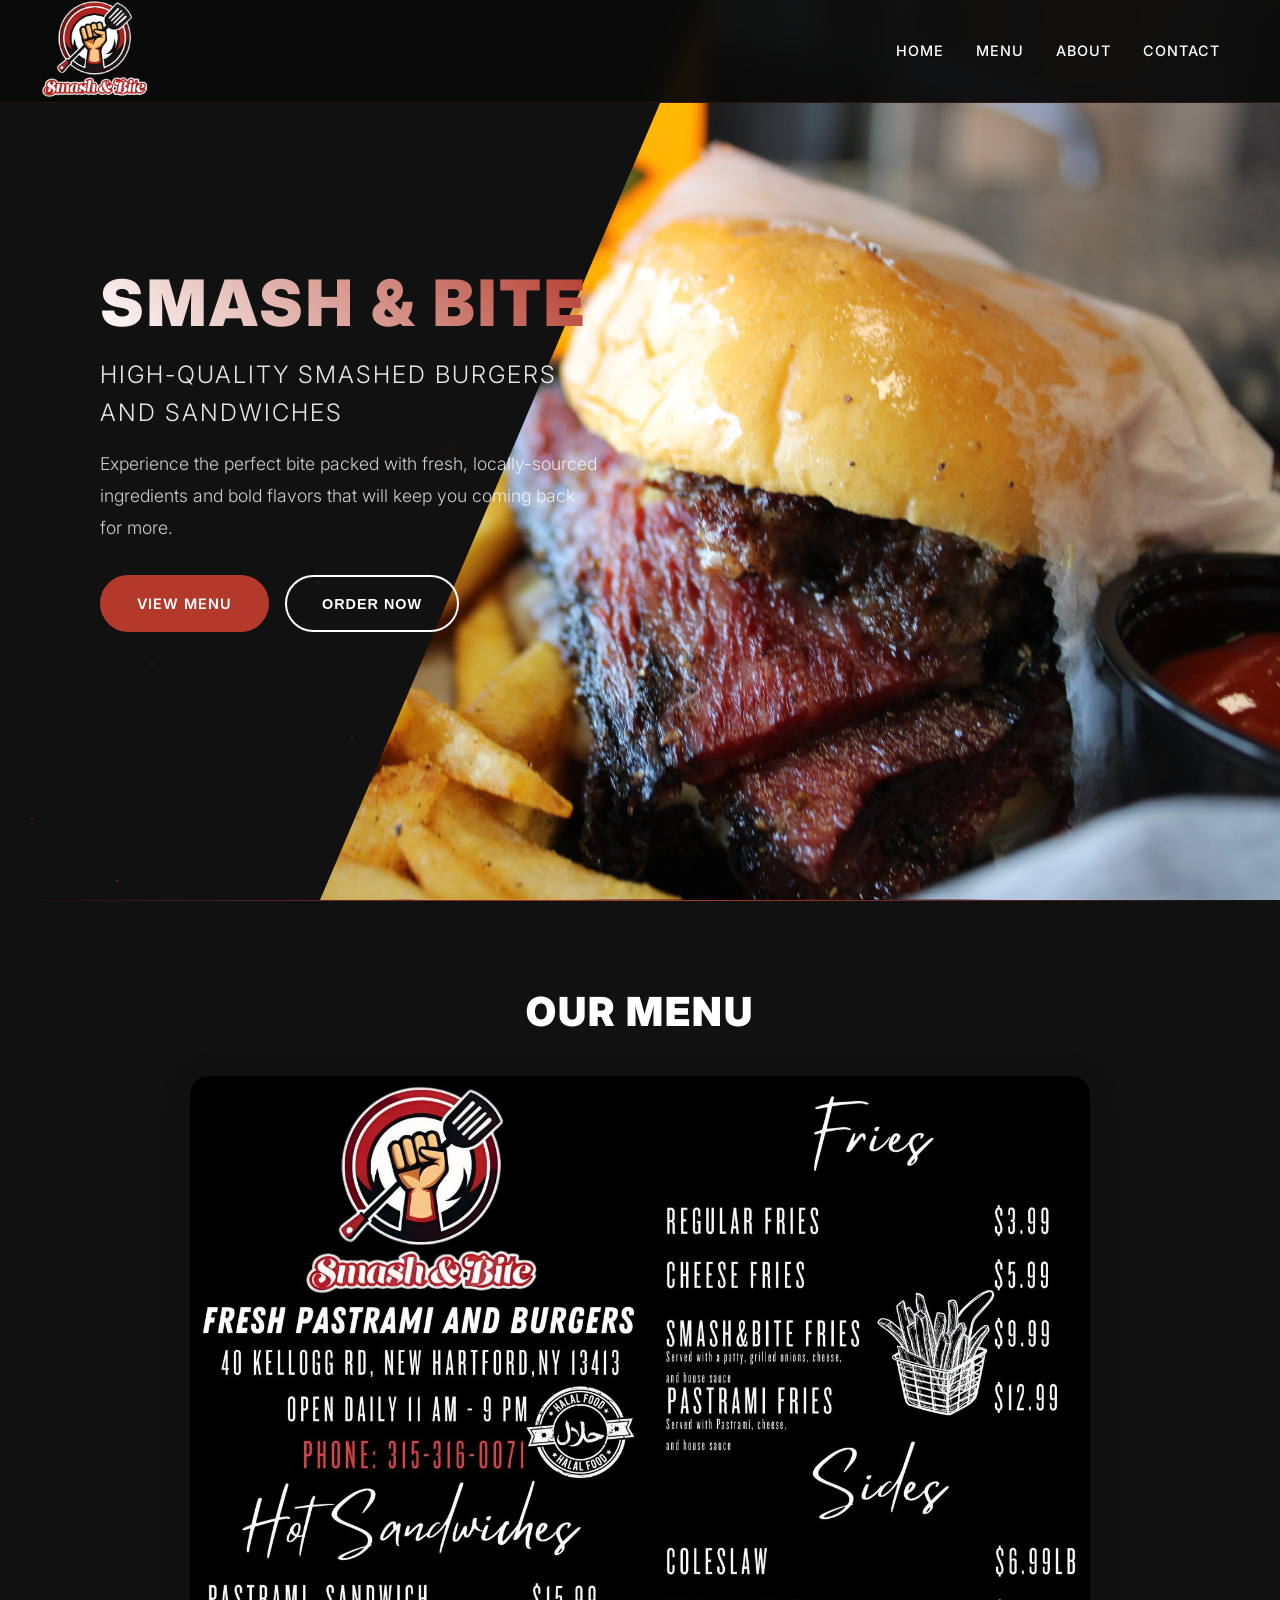
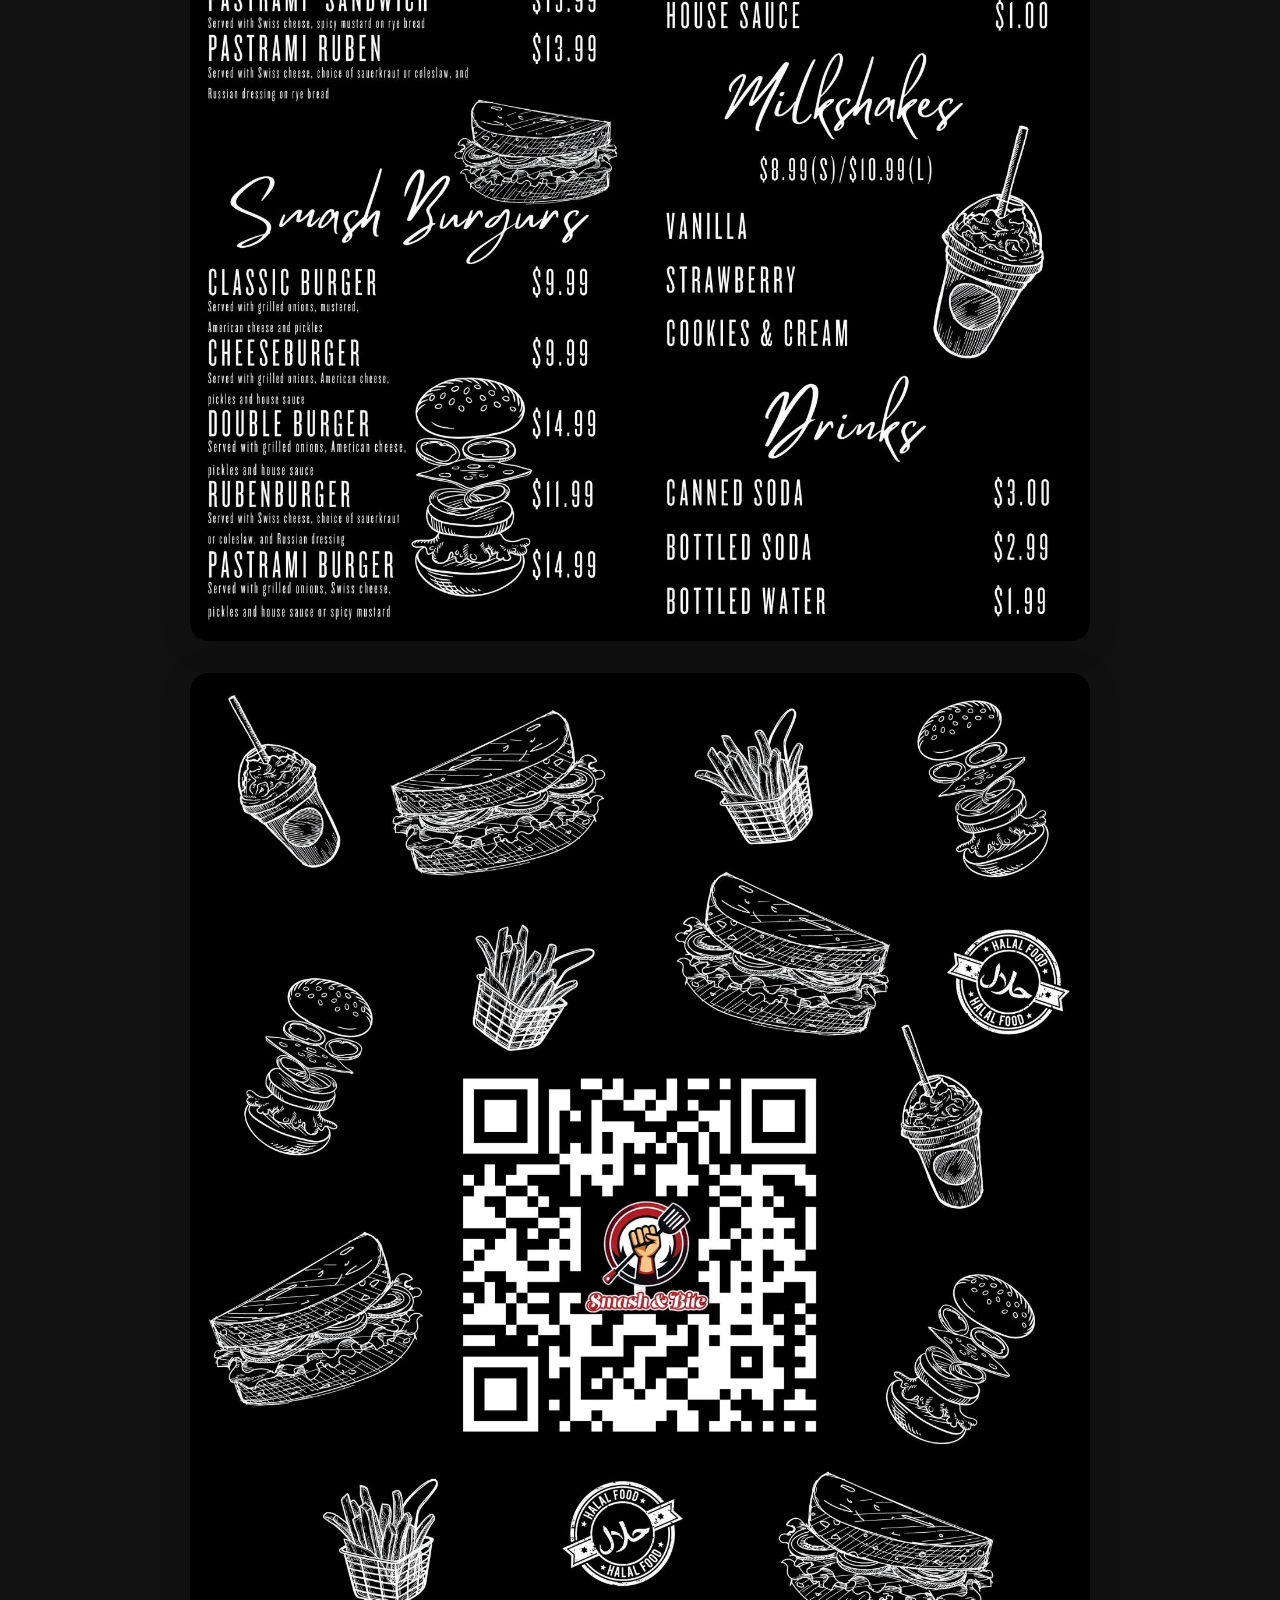
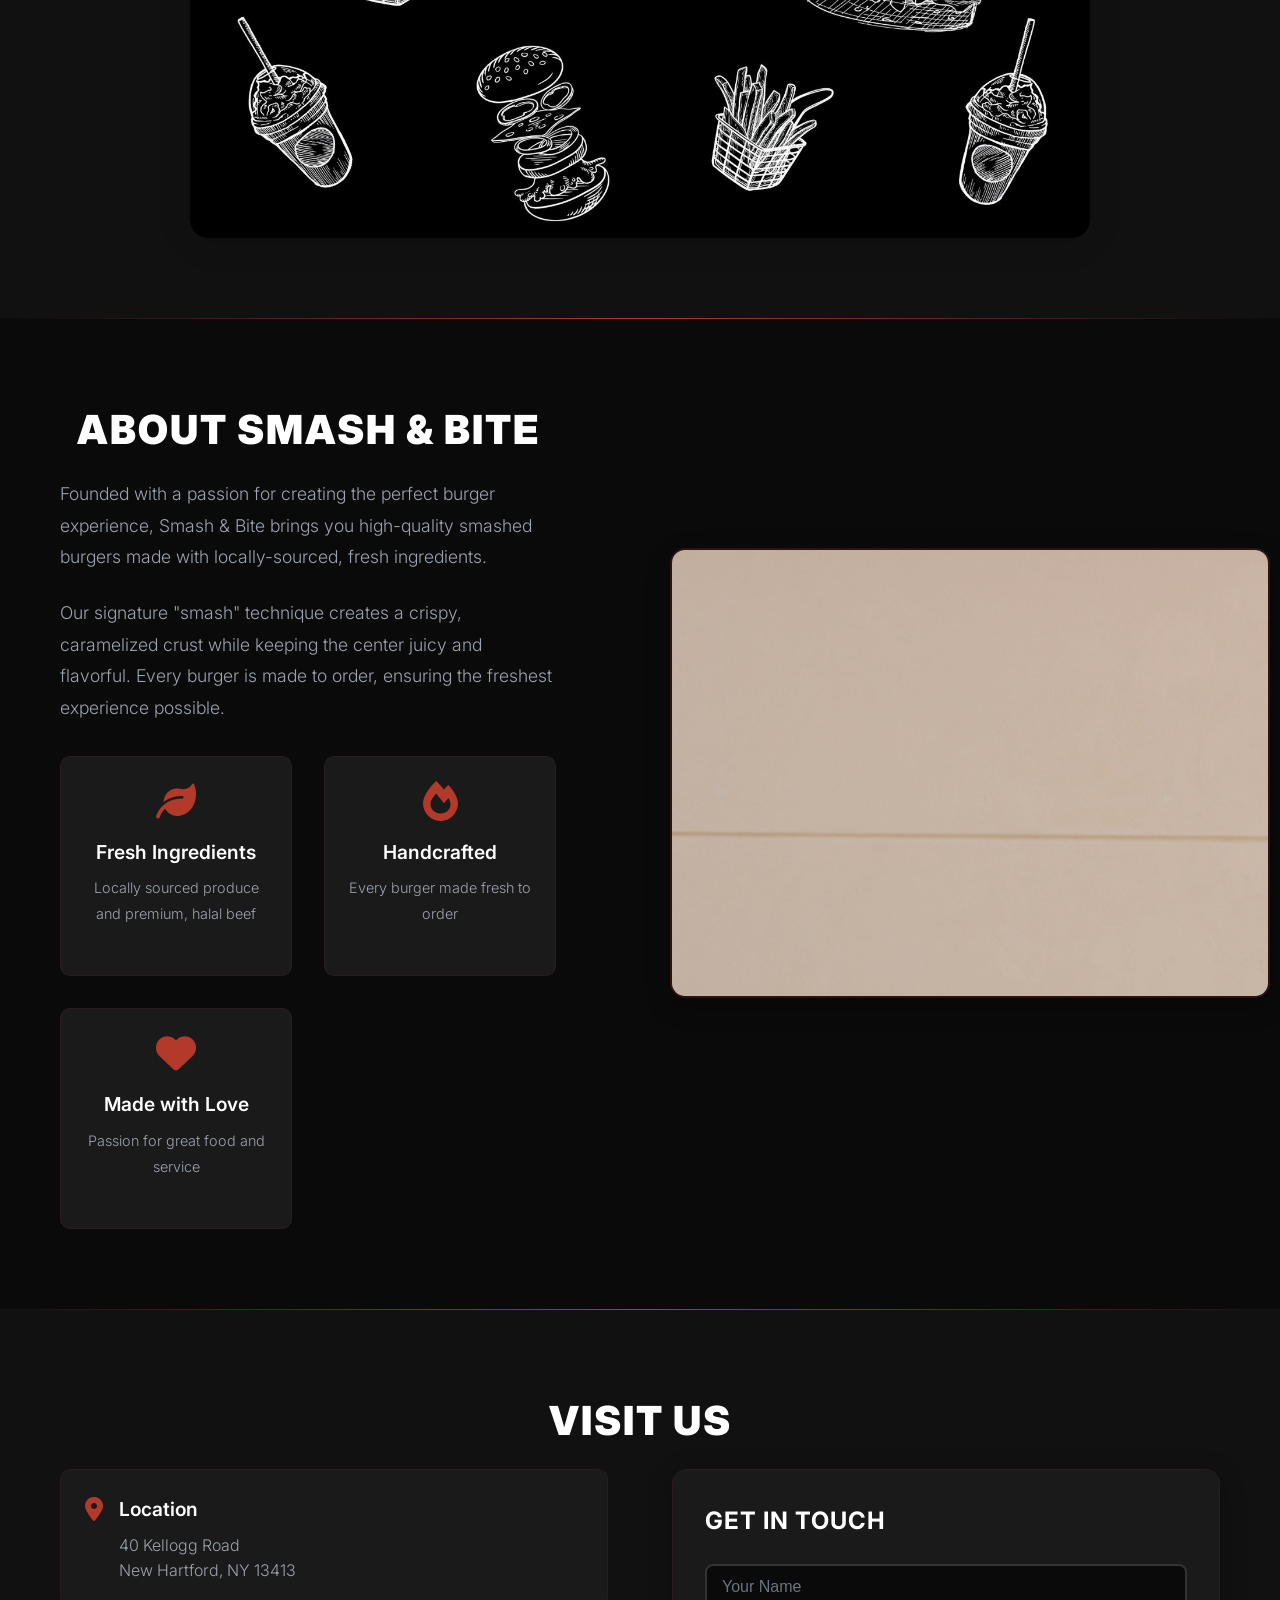
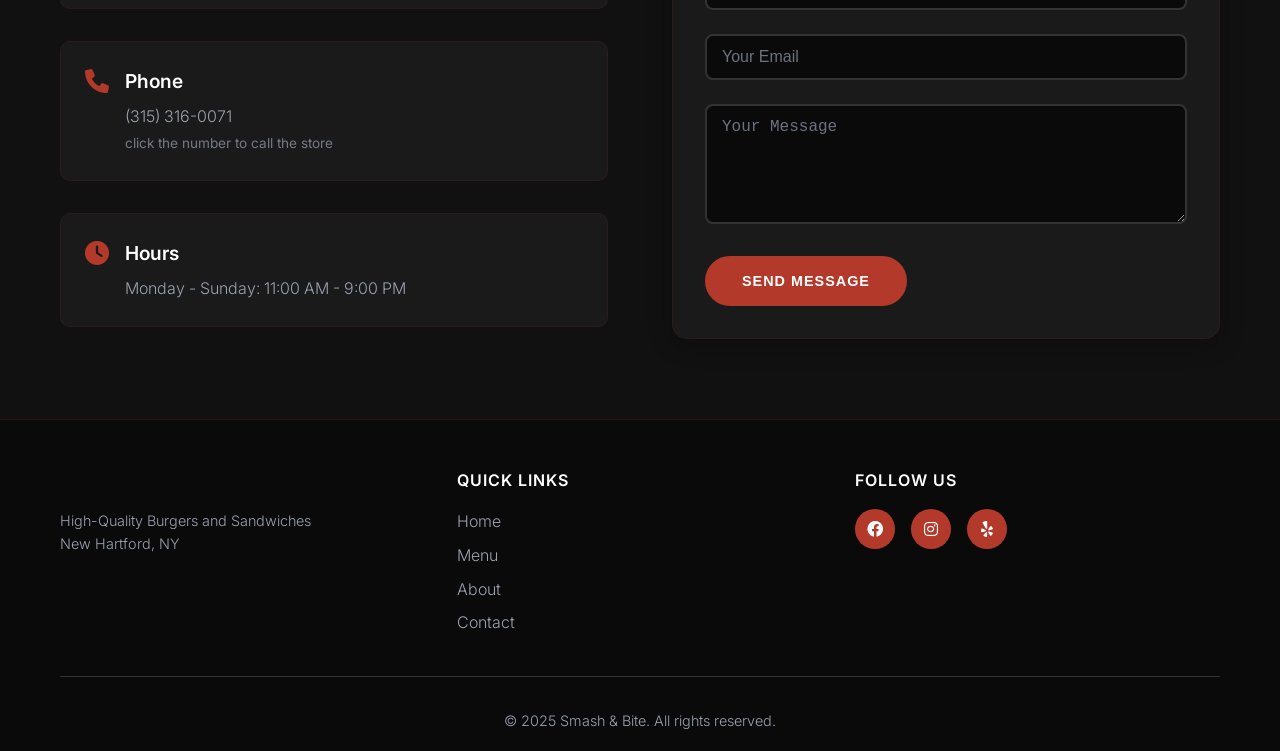
==== index.html @ c2588b07 "Update Facebook link in footer to correct URL" ====
<!DOCTYPE html>
<html lang="en">
<head>
    <meta charset="UTF-8">
    <meta name="viewport" content="width=device-width, initial-scale=1.0">
    <title>Smash & Bite - Gourmet Burgers in New Hartford, NY</title>
    <meta name="description" content="Smash & Bite - The best gourmet burgers in New Hartford, NY. Fresh ingredients, smashed patties, and amazing flavors.">
    <link rel="stylesheet" href="styles.css">
    <link href="https://fonts.googleapis.com/css2?family=Inter:wght@300;400;600;700;900&display=swap" rel="stylesheet">
    <link rel="stylesheet" href="https://cdnjs.cloudflare.com/ajax/libs/font-awesome/6.0.0/css/all.min.css">
    <!-- jQuery -->
    <script src="https://code.jquery.com/jquery-3.6.0.min.js"></script>
    <!-- Slick Carousel CSS -->
    <link rel="stylesheet" type="text/css" href="//cdn.jsdelivr.net/npm/slick-carousel@1.8.1/slick/slick.css"/>
    <link rel="stylesheet" type="text/css" href="//cdn.jsdelivr.net/npm/slick-carousel@1.8.1/slick/slick-theme.css"/>
    <style>
        /* Mobile-only horizontal scroll prevention */
        @media (max-width: 768px) {
            html, body {
                overflow-x: hidden !important;
                max-width: 100vw !important;
            }
            
            .nav-logo .logo {
                margin-left: 0 !important;
                transform: scale(2.5) !important;
            }
            
            .hero-image-diagonal {
                overflow-x: hidden !important;
                max-width: 100vw !important;
            }
            
            .hero-slide-image {
                max-width: 100% !important;
                overflow-x: hidden !important;
            }
            
            /* Center social media icons on mobile */
            .footer-social {
                display: flex !important;
                justify-content: center !important;
                align-items: center !important;
                gap: 20px !important;
                flex-direction: column !important;
                text-align: center !important;
            }
            
            .footer-social h3 {
                margin-bottom: 15px !important;
                text-align: center !important;
            }
            
            .footer-social a {
                display: flex !important;
                align-items: center !important;
                justify-content: center !important;
            }
        }
        
        @media (max-width: 400px) {
            .nav-logo .logo {
                transform: scale(2.0) !important;
            }
        }
        
        /* Extra small screens - 429px and smaller */
        @media (max-width: 429px) {
            .section-title {
                font-size: 1.5rem !important;
                /* margin-left: -50px !important; */
                text-align: left !important;
                padding-left: 15px !important;
            }
            
            .about-text {
                padding-right: 20px !important;
            }
            
            .about-text p {
                padding-right: 15px !important;
                padding-left: 15px !important;
            }
            
            /* Only remove left padding from feature cards area */
            .features {
                padding-left: 0 !important;
                margin-left: -2.5vw !important;
                width: 100vw !important;
                position: relative !important;
                left: 50% !important;
                transform: translateX(-50%) !important;
            }
            
            .feature {
                padding-right: 15px !important;
                /* padding-left: 10px !important; */
                padding-left: 0 !important;
                margin-left: 0 !important;
            }
            
            .feature h4,
            .feature p {
                padding-right: 10px !important;
            }

            .hero-slide-image {
                object-position: 80% center !important;
            }
            
            .hero-slide:nth-child(1) .hero-slide-image {
                object-position: 80% center !important;
            }
            
            .hero-slide:nth-child(2) .hero-slide-image {
                object-position: 80% center !important;
            }
            
            .hero-slide:nth-child(3) .hero-slide-image {
                object-position: 40% center !important;
            }
            
            .hero-slide:nth-child(4) .hero-slide-image {
                object-position: 50% center !important;
            }
            
            .hero-slide:nth-child(5) .hero-slide-image {
                object-position: 30% center !important;
            }

            /* Remove all left spacing from about section containers */
            .about-section,
            .about-content {
                padding-left: 0 !important;
                margin-left: 0 !important;
            }
            
            .about-showcase {
                margin-left: 0vw !important;
                margin-right: 0vw !important;
                transform: translateX(-20px) !important;
                width: 100vw !important;
                max-width: 100vw !important;
                position: relative !important;
                left: 45% !important;
                transform: translateX(-50%) !important;
            }
            
            .about-slick-carousel {
                margin-left: 0vw !important;
            }
        }

        @media (max-width: 375px) {
            
            .about-showcase {
                left: 41.5% !important;
            }

            .about-text {
                padding-right: 50px !important;
            }
            
            
        }

        @media (max-width: 360px) {
            .hero-title {
                font-size: 2.2rem !important;
            }
        }


    </style>
</head>
<body>
    <!-- Navigation -->
    <nav class="navbar">
        <div class="nav-container">
            <div class="nav-logo">
                <img src="images/smashandbitelogo2.png?v=1" alt="Smash & Bite Logo" class="logo" style="width: 70px !important; height: 70px !important; display: block !important; visibility: visible !important; opacity: 1 !important; object-fit: contain; position: relative !important; z-index: 9999 !important; transform: scale(4.0) !important;" this.style.display='block'; this.style.visibility='visible'; this.style.opacity='1';" onerror="console.log('Logo failed to load'); this.style.display='none'; this.nextElementSibling.style.display='block';">
                <div style="display: none; width: 70px; height: 70px; background: red; border: 2px solid blue; color: white; text-align: center; line-height: 70px; font-weight: bold;">LOGO</div>
            </div>
            <ul class="nav-menu">
                <li class="nav-item">
                    <a href="#home" class="nav-link">Home</a>
                </li>
                <li class="nav-item">
                    <a href="#menu" class="nav-link">Menu</a>
                </li>
                <li class="nav-item">
                    <a href="#about" class="nav-link">About</a>
                </li>
                <li class="nav-item">
                    <a href="#contact" class="nav-link">Contact</a>
                </li>
            </ul>
            <div class="hamburger">
                <span class="bar"></span>
                <span class="bar"></span>
                <span class="bar"></span>
            </div>
        </div>
    </nav>

    <!-- Hero Section -->
    <section id="home" class="hero">
        <div class="hero-overlay"></div>
        <div class="hero-content">
            <h1 class="hero-title">SMASH & BITE</h1>
            <p class="hero-subtitle">HIGH-QUALITY SMASHED BURGERS AND SANDWICHES</p>
            <p class="hero-description">Experience the perfect bite packed with fresh, locally-sourced ingredients and bold flavors that will keep you coming back for more.</p>
                                <div class="hero-buttons">
                        <a href="#menu" class="btn btn-primary">VIEW MENU</a>
                        <button class="btn btn-secondary" id="order-now-btn">ORDER NOW</button>
                    </div>
        </div>
        <div class="hero-image-diagonal">
            <div class="hero-slide active">
                <img src="images/Burgermain.JPG" alt="Main Burger" class="hero-slide-image">
            </div>
            <div class="hero-slide">
                <img src="images/Reuben.JPG" alt="Reuben Sandwich" class="hero-slide-image">
            </div>
            <div class="hero-slide">
                <img src="images/Smoothienew.JPG" alt="Smoothie" class="hero-slide-image">
            </div>
            <div class="hero-slide">
                <img src="images/Burger2.JPG" alt="Burger" class="hero-slide-image">
            </div>
            <!-- <div class="hero-slide">
                <img src="images/All3.JPG" alt="Food Selection" class="hero-slide-image">
            </div> -->
            <div class="hero-slide">
                <img src="images/All6.JPG" alt="Food Collection" class="hero-slide-image">
            </div>
        </div>
        <div class="hero-image">
            <div class="burger-showcase"><i class="fas fa-hamburger"></i></div>
        </div>
    </section>

    <!-- Order Modal -->
    <div id="order-modal" class="order-modal">
        <div class="order-modal-content">
            <span class="order-modal-close">&times;</span>
            <h3>Choose Your Delivery Service</h3>
            <p>Select your preferred delivery platform:</p>
            <div class="delivery-options">
                <button class="delivery-btn doordash-btn" onclick="window.open('https://www.doordash.com/store/smash-&-bites-40-kellogg-rd-40-kellogg-rd-new-hartford-34882455/73919150/?event_type=autocomplete&pickup=false', '_blank')">
                    <i class="fas fa-motorcycle"></i>
                    <span>DoorDash</span>
                </button>
                <button class="delivery-btn grubhub-btn" onclick="confirmAndRedirect('https://www.grubhub.com/restaurant/smash--bite-40-kellogg-road-new-hartford/11976256', 'Grubhub')">
                    <i class="fas fa-utensils"></i>
                    <span>Grubhub</span>
                </button>
            </div>
        </div>
    </div>

    <!-- Menu Section -->
    <section id="menu" class="menu-section">
        <div class="container">
            <h2 class="section-title">Our Menu</h2>
            <div class="menu-images">
                <img src="images/menu1.jpg" alt="Menu Page 1" class="menu-img" />
                <img src="images/menu2.jpg" alt="Menu Page 2" class="menu-img" />
            </div>
        </div>
    </section>

    <!-- About Section -->
    <section id="about" class="about-section">
        <div class="container">
            <div class="about-content">
                <div class="about-text">
                    <h2 class="section-title">About Smash & Bite</h2>
                    <p>Founded with a passion for creating the perfect burger experience, Smash & Bite brings you high-quality smashed burgers made with locally-sourced, fresh ingredients.</p>
                    <p>Our signature "smash" technique creates a crispy, caramelized crust while keeping the center juicy and flavorful. Every burger is made to order, ensuring the freshest experience possible.</p>
                    <div class="features">
                        <div class="feature">
                            <i class="fas fa-leaf"></i>
                            <h4>Fresh Ingredients</h4>
                            <p>Locally sourced produce and premium, halal beef</p>
                        </div>
                        <div class="feature">
                            <i class="fas fa-fire"></i>
                            <h4>Handcrafted</h4>
                            <p>Every burger made fresh to order</p>
                        </div>
                        <div class="feature">
                            <i class="fas fa-heart"></i>
                            <h4>Made with Love</h4>
                            <p>Passion for great food and service</p>
                        </div>
                    </div>
                </div>
                <div class="about-image">
                    <div class="about-showcase">
                        <div class="about-slick-carousel">
                            <div>
                                <img src="images/Front.JPG" alt="Smash & Bite Front" class="about-slide-image">
                            </div>
                            <div>
                                <img src="images/Wall1.JPG" alt="Smash & Bite Wall 1" class="about-slide-image">
                            </div>
                            <div>
                                <img src="images/Wall2.JPG" alt="Smash & Bite Wall 2" class="about-slide-image">
                            </div>
                        </div>
                    </div>
                </div>
            </div>
        </div>
    </section>

    <!-- Contact Section -->
    <section id="contact" class="contact-section">
        <div class="container">
            <h2 class="section-title">Visit Us</h2>
            <div class="contact-content">
                <div class="contact-info">
                    <div class="contact-item">
                        <i class="fas fa-map-marker-alt"></i>
                        <div>
                            <h4>Location</h4>
                            <p>40 Kellogg Road<br>New Hartford, NY 13413</p>
                        </div>
                    </div>
                    <div class="contact-item">
                        <i class="fas fa-phone"></i>
                        <div>
                            <h4>Phone</h4>
                            <p><a href="tel:13153160071" style="color: inherit; text-decoration: none;">(315) 316-0071</a></p>
                            <small style="color: #9ca3af; opacity: 0.7; font-size: 0.85em;">click the number to call the store</small>
                        </div>
                    </div>
                    <div class="contact-item">
                        <i class="fas fa-clock"></i>
                        <div>
                            <h4>Hours</h4>
                            <p>Monday - Sunday: 11:00 AM - 9:00 PM<br></p>
                        </div>
                    </div>
                </div>
                <div class="contact-form">
                    <h3>Get in Touch</h3>
                    <form id="contact-form">
                        <!-- Optional settings -->
                        <input type="hidden" name="_captcha" value="false">
                        <input type="hidden" name="_template" value="box">
                        <input type="hidden" name="_subject" value="New Message from Smash & Bite Website">
                    
                        <!-- Fields -->
                        <div class="form-group">
                            <input type="text" name="name" placeholder="Your Name" required>
                        </div>
                        <div class="form-group">
                            <input type="email" name="email" id="email-input" placeholder="Your Email" required>
                        </div>
                        <div class="form-group">
                            <textarea name="message" id="message-input" placeholder="Your Message" rows="5" required></textarea>
                        </div>
                        <button type="submit" class="btn btn-primary">Send Message</button>
                    </form>
                </div>
            </div>
        </div>
    </section>

    <!-- Footer -->
    <footer class="footer">
        <div class="container">
            <div class="footer-content">
                <div class="footer-logo">
                    <img src="smashandbitelogo.pdf" alt="Smash & Bite Logo" class="logo">
                    <p>High-Quality Burgers and Sandwiches</p>
                    <p>New Hartford, NY</p>
                </div>
                <div class="footer-links">
                    <h4>Quick Links</h4>
                    <ul>
                        <li><a href="#home">Home</a></li>
                        <li><a href="#menu">Menu</a></li>
                        <li><a href="#about">About</a></li>
                        <li><a href="#contact">Contact</a></li>
                    </ul>
                </div>
                <div class="footer-social">
                    <h4>Follow Us</h4>
                                          <div class="social-links">
                          <a href="https://www.facebook.com/profile.php?id=61578954539573" target="_blank"><i class="fab fa-facebook"></i></a>
                          <a href="https://www.instagram.com/smash_and_bite/" target="_blank"><i class="fab fa-instagram"></i></a>
                          <a href="https://www.yelp.com/biz/smash-and-bite-new-hartford" target="_blank"><i class="fab fa-yelp"></i></a>
                      </div>
                </div>
            </div>
            <div class="footer-bottom">
                <p>&copy; 2025 Smash & Bite. All rights reserved.</p>
            </div>
        </div>
    </footer>

    <!-- jQuery and Slick Carousel JS -->
    <script type="text/javascript" src="//code.jquery.com/jquery-1.11.0.min.js"></script>
    <script type="text/javascript" src="//code.jquery.com/jquery-migrate-1.2.1.min.js"></script>
    <script type="text/javascript" src="//cdn.jsdelivr.net/npm/slick-carousel@1.8.1/slick/slick.min.js"></script>
    
    <script src="script.js"></script>
</body>
</html>
---- styles.css ----
/* Reset and Base Styles */
* {
    margin: 0;
    padding: 0;
    box-sizing: border-box;
}

*, *::before, *::after {
    box-sizing: border-box;
  }

body {
    font-family: 'Inter', sans-serif;
    line-height: 1.6;
    color: #ffffff;
    background-color: #0a0a0a;
    overflow-x: hidden;
}

.container {
    max-width: 1200px;
    margin: 0 auto;
    padding: 0 20px;
}

/* Navigation */
.navbar {
    position: fixed;
    top: 0;
    width: 100%;
    background: rgba(10, 10, 10, 0.95);
    backdrop-filter: blur(10px);
    z-index: 2000;
    padding: 1rem 0;
    transition: all 0.3s ease;
    border-bottom: 1px solid rgba(179, 58, 43, 0.2);
}

.nav-container {
    max-width: 1200px;
    margin: 0 auto;
    padding: 0 20px;
    display: flex;
    justify-content: space-between;
    align-items: center;
}

.nav-logo {
    position: relative;
    z-index: 2002;
}

.nav-logo .logo {
    height: 50px;
    width: auto;
    display: block !important;
    position: relative;
    z-index: 2003;
}

.nav-menu {
    display: flex;
    list-style: none;
    gap: 2rem;
}

.nav-link {
    text-decoration: none;
    color: #ffffff;
    font-weight: 500;
    transition: color 0.3s ease;
    position: relative;
    text-transform: uppercase;
    letter-spacing: 1px;
    font-size: 0.9rem;
}

.nav-link:hover {
    color: #b33a2b;
}

.nav-link::after {
    content: '';
    position: absolute;
    width: 0;
    height: 2px;
    bottom: -5px;
    left: 0;
    background-color: #b33a2b;
    transition: width 0.3s ease;
}

.nav-link:hover::after {
    width: 100%;
}

.hamburger {
    display: none;
    flex-direction: column;
    cursor: pointer;
}

.bar {
    width: 25px;
    height: 3px;
    background-color: #ffffff;
    margin: 3px 0;
    transition: 0.3s;
}

/* Hero Section */
.hero {
    min-height: 100vh;
    display: flex;
    align-items: center;
    background: #111;
    padding: 0 0 0 0;
    position: relative;
    overflow: hidden;
}

.hero::before {
    content: '';
    position: absolute;
    top: 0;
    left: 0;
    right: 0;
    bottom: 0;
    background: url('data:image/svg+xml,<svg xmlns="http://www.w3.org/2000/svg" viewBox="0 0 100 100"><defs><pattern id="grain" width="100" height="100" patternUnits="userSpaceOnUse"><circle cx="50" cy="50" r="1" fill="%23b33a2b" opacity="0.1"/></pattern></defs><rect width="100" height="100" fill="url(%23grain)"/></svg>');
    opacity: 0.3;
}

.hero-content {
    flex: 1;
    max-width: 600px;
    position: relative;
    z-index: 2;
    padding-left: 100px;
    padding-top: 100px;
    padding-bottom: 100px;
    
}

.hero-image-diagonal {
    position: absolute;
    top: 0;
    right: 0;
    bottom: 0;
    left: 0;
    z-index: 1;
    clip-path: polygon(55% 0%, 100% 0%, 100% 100%, 25% 100%);
    opacity: 1;
    transition: opacity 0.3s;
    overflow: hidden;
    background: #1a1a1a; /* Fallback background color */
}

.hero-slide {
    position: absolute;
    top: 0;
    left: 0;
    width: 100%;
    height: 100%;
    opacity: 0;
    transition: opacity 1.5s ease-in-out;
    z-index: 1;
    pointer-events: none;
}

.hero-slide.active {
    opacity: 1;
    z-index: 10;
}

.hero-slide-image {
    width: 100%;
    height: 100%;
    object-fit: cover;
    object-position: 100% 100%;
    display: block;
    opacity: 1 !important;
}

/* Specific positioning for Reuben.JPG */
.hero-slide:nth-child(2) .hero-slide-image {
    object-fit: cover;
    object-position: 30% 50%;
}

/* Specific positioning for Smoothie1.JPG */
.hero-slide:nth-child(3) .hero-slide-image {
    object-fit: cover;
    object-position: 0% 80%;
    transform: scale(1.2) translateX(18%) translateY(-7%);
}

/* Specific positioning for Burger2.JPG */
.hero-slide:nth-child(4) .hero-slide-image {
    object-fit: cover;
    object-position: 100% 100%;
    transform: scale(1.16) translateX(18%) translateY(-5%);
}

/* Specific positioning for All3.JPG
.hero-slide:nth-child(5) .hero-slide-image {
    object-fit: cover;
    object-position: 100% 50%;
    transform: scale(1) translateX(20%) translateY(3%);
} */

/* Specific positioning for All6.JPG */
.hero-slide:nth-child(5) .hero-slide-image {
    object-fit: cover;
    object-position: 60% 50%;
    transform: scale(0.9) translateX(27%) translateY(7%)
}



.hero-title {
    font-size: 4rem;
    font-weight: 900;
    margin-bottom: 1rem;
    line-height: 1.1;
    text-transform: uppercase;
    letter-spacing: 3px;
    background: linear-gradient(45deg, #fff, #b33a2b);
    -webkit-background-clip: text;
    -webkit-text-fill-color: transparent;
    background-clip: text;
    /* white-space: nowrap; */
    min-height: 4.5rem;
    max-width: 900px;
    overflow-wrap: break-word;
    /* padding-right: 120px; */
    overflow: visible;
    text-shadow: 0 0 1px rgba(0, 0, 0, 0);
}

.hero-subtitle {
    font-size: 1.5rem;
    margin-bottom: 1rem;
    opacity: 0.9;
    font-weight: 300;
    text-transform: uppercase;
    letter-spacing: 2px;
}

.hero-description {
    font-size: 1.1rem;
    margin-bottom: 2rem;
    opacity: 0.8;
    line-height: 1.8;
    font-weight: 300;
}

.hero-buttons {
    display: flex;
    gap: 1rem;
    flex-wrap: wrap;
}

.btn {
    padding: 15px 35px;
    border: none;
    border-radius: 50px;
    text-decoration: none;
    font-weight: 600;
    transition: all 0.3s ease;
    cursor: pointer;
    display: inline-block;
    text-align: center;
    text-transform: uppercase;
    letter-spacing: 1px;
    font-size: 0.9rem;
}

.btn-primary {
    background: #b33a2b;
    color: white;
    border: 2px solid #b33a2b;
}

.btn-primary:hover {
    background: #8c2417;
    border-color: #8c2417;
    transform: translateY(-2px);
    box-shadow: 0 10px 25px rgba(179, 58, 43, 0.4);
}

.btn-secondary {
    background: transparent;
    color: white;
    border: 2px solid #ffffff;
}

.btn-secondary:hover {
    background: #ffffff;
    color: #0a0a0a;
    transform: translateY(-2px);
    box-shadow: 0 10px 25px rgba(255, 255, 255, 0.2);
}

.hero-image { display: none; }

@keyframes float {
    0%, 100% { transform: translateY(0px) rotate(0deg); }
    50% { transform: translateY(-20px) rotate(5deg); }
}



/* Section Styles */
.section-title {
    font-size: 2.5rem;
    font-weight: 900;
    text-align: center;
    margin-bottom: 1rem;
    color: #ffffff;
    text-transform: uppercase;
    letter-spacing: 2px;
}

.section-subtitle {
    text-align: center;
    font-size: 1.2rem;
    color: #9ca3af;
    margin-bottom: 3rem;
    font-weight: 300;
}

/* Menu Section */
.menu-section {
    padding: 80px 0;
    background: #111111;
    position: relative;
}

.menu-section::before {
    content: '';
    position: absolute;
    top: 0;
    left: 0;
    right: 0;
    height: 1px;
    background: linear-gradient(90deg, transparent, #b33a2b, transparent);
}

.menu-grid {
    display: grid;
    grid-template-columns: repeat(auto-fit, minmax(350px, 1fr));
    gap: 2rem;
    margin-bottom: 3rem;
}

.menu-item {
    background: #1a1a1a;
    border-radius: 15px;
    overflow: hidden;
    box-shadow: 0 5px 25px rgba(0, 0, 0, 0.3);
    transition: transform 0.3s ease, box-shadow 0.3s ease;
    border: 1px solid rgba(179, 58, 43, 0.1);
}

.menu-item:hover {
    transform: translateY(-5px);
    box-shadow: 0 15px 40px rgba(179, 58, 43, 0.2);
    border-color: rgba(179, 58, 43, 0.3);
}

.menu-item-image {
    height: 200px;
    background: linear-gradient(45deg, #b33a2b, #991b1b);
    display: flex;
    align-items: center;
    justify-content: center;
    font-size: 4rem;
    color: white;
    position: relative;
    overflow: hidden;
}

.menu-item-image::before {
    content: '';
    position: absolute;
    top: 0;
    left: 0;
    right: 0;
    bottom: 0;
    background: linear-gradient(45deg, rgba(0,0,0,0.3), transparent);
}

.menu-item-content {
    padding: 1.5rem;
}

.menu-item-content h3 {
    font-size: 1.5rem;
    margin-bottom: 0.5rem;
    color: #ffffff;
    font-weight: 700;
}

.menu-item-content p {
    color: #9ca3af;
    margin-bottom: 1rem;
    line-height: 1.6;
    font-weight: 300;
}

.price {
    font-size: 1.3rem;
    font-weight: 700;
    color: #b33a2b;
}

.sides-section {
    background: #1a1a1a;
    border-radius: 15px;
    padding: 2rem;
    box-shadow: 0 5px 25px rgba(0, 0, 0, 0.3);
    border: 1px solid rgba(179, 58, 43, 0.1);
}

.sides-section h3 {
    font-size: 1.8rem;
    margin-bottom: 1.5rem;
    text-align: center;
    color: #ffffff;
    font-weight: 700;
    text-transform: uppercase;
    letter-spacing: 1px;
}

.sides-grid {
    display: grid;
    grid-template-columns: repeat(auto-fit, minmax(200px, 1fr));
    gap: 1rem;
}

.side-item {
    display: flex;
    justify-content: space-between;
    align-items: center;
    padding: 1rem;
    background: #0a0a0a;
    border-radius: 10px;
    transition: background 0.3s ease;
    border: 1px solid rgba(179, 58, 43, 0.1);
}

.side-item:hover {
    background: #111111;
    border-color: rgba(179, 58, 43, 0.3);
}

.side-item h4 {
    color: #ffffff;
    font-weight: 600;
}

/* About Section */
.about-section {
    padding: 80px 0;
    background: #0a0a0a;
    position: relative;
}

.about-section::before {
    content: '';
    position: absolute;
    top: 0;
    left: 0;
    right: 0;
    height: 1px;
    background: linear-gradient(90deg, transparent, #b33a2b, transparent);
}

.about-content {
    display: grid;
    grid-template-columns: 1fr 1fr;
    gap: 4rem;
    align-items: center;
}

.about-text p {
    font-size: 1.1rem;
    color: #9ca3af;
    margin-bottom: 1.5rem;
    line-height: 1.8;
    font-weight: 300;
}

.features {
    display: grid;
    grid-template-columns: repeat(auto-fit, minmax(200px, 1fr));
    gap: 2rem;
    margin-top: 2rem;
}

.feature {
    text-align: center;
    padding: 1.5rem;
    background: #1a1a1a;
    border-radius: 10px;
    border: 1px solid rgba(179, 58, 43, 0.1);
    transition: transform 0.3s ease;
}

.feature:hover {
    transform: translateY(-5px);
    border-color: rgba(179, 58, 43, 0.3);
}

.feature i {
    font-size: 2.5rem;
    color: #b33a2b;
    margin-bottom: 1rem;
}

.feature h4 {
    font-size: 1.2rem;
    margin-bottom: 0.5rem;
    color: #ffffff;
    font-weight: 600;
}

.feature p {
    color: #9ca3af;
    font-size: 0.9rem;
    font-weight: 300;
}

.about-showcase {
    position: relative;
    width: 100%;
    max-width: 650px;
    height: 450px;
    border-radius: 15px;
    overflow: hidden;
    box-shadow: 0 8px 25px rgba(0, 0, 0, 0.3);
    border: 2px solid rgba(179, 58, 43, 0.2);
    margin-left: auto;
    margin-right: -50px;
    margin-top: -80px;
}

.about-slick-carousel {
    width: 100%;
    height: 100%;
}

.about-slick-carousel .slick-slide {
    height: 100%;
}

.about-slick-carousel .slick-slide img {
    width: 100%;
    height: 100%;
    object-fit: cover;
    object-position: center;
}

/* Custom Slick arrow styling */
.about-slick-carousel .slick-prev,
.about-slick-carousel .slick-next {
    position: absolute;
    top: 50%;
    transform: translateY(-50%);
    background: rgba(179, 58, 43, 0.8);
    color: white;
    border: none;
    width: 40px;
    height: 40px;
    border-radius: 50%;
    cursor: pointer;
    z-index: 20;
    transition: all 0.3s ease;
    display: flex;
    align-items: center;
    justify-content: center;
}

.about-slick-carousel .slick-prev:hover,
.about-slick-carousel .slick-next:hover {
    background: rgba(179, 58, 43, 1);
    transform: translateY(-50%) scale(1.1);
}

.about-slick-carousel .slick-prev {
    left: 5px !important;
}

.about-slick-carousel .slick-next {
    right: 5px !important;
}

/* Custom Slick dots styling */
.about-slick-carousel .slick-dots {
    position: absolute;
    bottom: 15px;
    left: 94%;
    transform: translateX(-50%);
    display: flex;
    gap: 8px;
    z-index: 20;
    list-style: none;
    margin: 0;
    padding: 0;
}

.about-slick-carousel .slick-dots li {
    margin: 0;
}

.about-slick-carousel .slick-dots button {
    width: 10px;
    height: 10px;
    border-radius: 50%;
    background: rgba(255, 255, 255, 0.5);
    border: none;
    cursor: pointer;
    transition: all 0.3s ease;
    font-size: 0;
    padding: 0;
}

.about-slick-carousel .slick-dots .slick-active button {
    background: rgba(179, 58, 43, 1);
    transform: scale(1.2);
}

.about-slick-carousel .slick-dots button:hover {
    background: rgba(179, 58, 43, 0.8);
}

/* Contact Section */
.contact-section {
    padding: 80px 0;
    background: #111111;
    position: relative;
}

.contact-section::before {
    content: '';
    position: absolute;
    top: 0;
    left: 0;
    right: 0;
    height: 1px;
    background: linear-gradient(90deg, transparent, #b33a2b, transparent);
}

.contact-content {
    display: grid;
    grid-template-columns: 1fr 1fr;
    gap: 4rem;
}

.contact-info {
    display: flex;
    flex-direction: column;
    gap: 2rem;
}

.contact-item {
    display: flex;
    align-items: flex-start;
    gap: 1rem;
    padding: 1.5rem;
    background: #1a1a1a;
    border-radius: 10px;
    border: 1px solid rgba(179, 58, 43, 0.1);
}

.contact-item:hover {
    border-color: rgba(179, 58, 43, 0.3);
}

.contact-item i {
    font-size: 1.5rem;
    color: #b33a2b;
    margin-top: 0.2rem;
}

.contact-item h4 {
    font-size: 1.2rem;
    margin-bottom: 0.5rem;
    color: #ffffff;
    font-weight: 600;
}

.contact-item p {
    color: #9ca3af;
    line-height: 1.6;
    font-weight: 300;
}

.contact-form {
    background: #1a1a1a;
    padding: 2rem;
    border-radius: 15px;
    box-shadow: 0 5px 25px rgba(0, 0, 0, 0.3);
    border: 1px solid rgba(179, 58, 43, 0.1);
}

.contact-form h3 {
    font-size: 1.5rem;
    margin-bottom: 1.5rem;
    color: #ffffff;
    font-weight: 700;
    text-transform: uppercase;
    letter-spacing: 1px;
}

.form-group {
    margin-bottom: 1.5rem;
}

.form-group input,
.form-group textarea {
    width: 100%;
    padding: 12px 15px;
    border: 2px solid #333333;
    border-radius: 8px;
    font-size: 1rem;
    transition: border-color 0.3s ease;
    background: #0a0a0a;
    color: #ffffff;
}

.form-group input:focus,
.form-group textarea:focus {
    outline: none;
    border-color: #b33a2b;
}

.form-group input::placeholder,
.form-group textarea::placeholder {
    color: #6b7280;
}

.form-group textarea {
    resize: vertical;
    min-height: 120px;
}

/* Footer */
.footer {
    background: #0a0a0a;
    color: white;
    padding: 3rem 0 1rem;
    border-top: 1px solid rgba(179, 58, 43, 0.2);
}

.footer-content {
    display: grid;
    grid-template-columns: repeat(auto-fit, minmax(250px, 1fr));
    gap: 2rem;
    margin-bottom: 2rem;
}

.footer-logo .logo {
    height: 40px;
    margin-bottom: 1rem;
    filter: brightness(0) invert(1);
}

.footer-logo p {
    color: #9ca3af;
    font-size: 0.9rem;
    font-weight: 300;
}

.footer-links h4,
.footer-social h4 {
    margin-bottom: 1rem;
    color: #ffffff;
    font-weight: 600;
    text-transform: uppercase;
    letter-spacing: 1px;
}

.footer-links ul {
    list-style: none;
}

.footer-links li {
    margin-bottom: 0.5rem;
}

.footer-links a {
    color: #9ca3af;
    text-decoration: none;
    transition: color 0.3s ease;
    font-weight: 300;
}

.footer-links a:hover {
    color: #b33a2b;
}

.social-links {
    display: flex;
    gap: 1rem;
}

.social-links a {
    display: inline-block;
    width: 40px;
    height: 40px;
    background: #b33a2b;
    color: white;
    text-align: center;
    line-height: 40px;
    border-radius: 50%;
    transition: background 0.3s ease;
}

.social-links a:hover {
    background: #8c2417;
    transform: translateY(-2px);
}

.footer-bottom {
    text-align: center;
    padding-top: 2rem;
    border-top: 1px solid #333333;
    color: #9ca3af;
    font-size: 0.9rem;
    font-weight: 300;
}

/* Responsive Design */
@media (max-width: 768px) {
    .hamburger {
        display: flex;
        position: relative;
        z-index: 1000;
    }



    .nav-menu {
        position: fixed;
        left: -100%;
        top: 0;
        flex-direction: column;
        background-color: #0a0a0a;
        width: 100%;
        text-align: center;
        transition: 0.3s;
        box-shadow: 0 10px 27px rgba(0, 0, 0, 0.3);
        padding: 5rem 0 2rem 0;
        border-top: 1px solid rgba(179, 58, 43, 0.2);
        z-index: 999;
    }

    .nav-menu.active {
        left: 0;
    }
    
    .hamburger.active {
        position: fixed;
        top: 1rem;
        right: 20px;
        z-index: 1001;
    }

    .hero {
        flex-direction: column;
        text-align: center;
        padding: 120px 0 0;
        position: relative;
    }

    .hero-content {
        position: relative;
        z-index: 10;
        margin-bottom: 2rem;
        padding: 0 20px;
        display: flex;
        flex-direction: column;
        overflow-x: hidden;
        max-width: 100%;
    }

    .hero-title {
        font-size: 2.5rem;
        order: 0;
    }

    .hero-subtitle {
        font-size: 1.2rem;
        order: 1;
    }

    .hero-image-diagonal {
        position: relative;
        width: 100%;
        height: 300px;
        clip-path: none !important;
        margin-top: 2rem;
        margin-left: 0px;
        margin-right: 0px;
        left: 50%;
        transform: translateX(-50%);
        order: 2;
        overflow-x: hidden;
        max-width: 100%;
        justify-content: center;
    }

    .hero-description {
        order: 3;
        margin-top: 2rem;
    }

    .hero-buttons {
        justify-content: center;
        order: 4;
    }

    .hero-slide-image {
        width: 100%;
        height: 100%;
        max-width: 100%;
        max-height: 100%;
        object-fit: cover;
        object-position: 100% 100%;
        display: block;
        overflow-x: hidden;
        /* justify-content: center; */
    }

    /* Override specific slide positioning on mobile */
    .hero-slide:nth-child(1) .hero-slide-image {
        object-position: 10% center !important;
        transform: scale(1.2) translatex(-8%) !important;
    }

    .hero-slide:nth-child(2) .hero-slide-image {
        object-position: 10% center !important;
        transform: scale(1.2) translatex(-8%) !important;
    }

    .hero-slide:nth-child(3) .hero-slide-image {
        object-position: 10% center !important;
        transform: scale(1.5) translateX(0%) translateY(-10%) !important;
    }

    .hero-slide:nth-child(4) .hero-slide-image {
        object-position: 10% center !important;
        transform: scale(1.5) translateX(2%) translateY(-10%) !important;
    }

    .hero-slide:nth-child(5) .hero-slide-image {
        object-position: 10% center !important;
        transform: scale(1.38) translateX(2%) translateY(-10%) !important;
    }

    .about-content {
        grid-template-columns: 1fr;
        gap: 2rem;
    }
    
    .about-showcase {
        height: 280px;
        max-width: 400px;
        margin: 0 auto;
        margin-right: 0;
        margin-top: 0;
    }
    


    .contact-content {
        grid-template-columns: 1fr;
        gap: 2rem;
    }

    .menu-grid {
        grid-template-columns: 1fr;
    }

    .sides-grid {
        grid-template-columns: 1fr;
    }

    .features {
        grid-template-columns: 1fr;
    }

    .footer-content {
        grid-template-columns: 1fr;
        text-align: center;
    }
}

@media (max-width: 480px) {
    .hero-title {
        font-size: 2rem;
    }
    


    .section-title {
        font-size: 2rem;
    }

    .btn {
        padding: 12px 25px;
        font-size: 0.8rem;
    }

    .container {
        padding: 0 15px;
    }
}

@media (max-width: 899px) {
    .hero-title {
        font-size: 2.5rem;
    }
    .hero-content {
        padding-left: 30px;
        padding-top: 40px;
        padding-bottom: 40px;
    }
    .hero-image-diagonal {
        clip-path: polygon(40% 0%, 100% 0%, 100% 100%, 15% 100%);
    }
    
    .hero-slide-image {
        object-position: 100% 100%;
    }
}

/* Smooth Scrolling */
html {
    scroll-behavior: smooth;
}

/* Loading Animation */
@keyframes fadeInUp {
    from {
        opacity: 0;
        transform: translateY(30px);
    }
    to {
        opacity: 1;
        transform: translateY(0);
    }
}

.menu-item,
.feature,
.contact-item {
    animation: fadeInUp 0.6s ease forwards;
}

/* Hover Effects */
.menu-item:hover .menu-item-image {
    transform: scale(1.05);
    transition: transform 0.3s ease;
}

.feature:hover i {
    transform: scale(1.1);
    transition: transform 0.3s ease;
}

/* Order Modal */
.order-modal {
    display: none;
    position: fixed;
    z-index: 2000;
    left: 0;
    top: 0;
    width: 100%;
    height: 100%;
    background-color: rgba(0, 0, 0, 0.8);
    backdrop-filter: blur(5px);
}

.order-modal-content {
    background-color: #1a1a1a;
    margin: 15% auto;
    padding: 2rem;
    border: 1px solid rgba(179, 58, 43, 0.3);
    border-radius: 15px;
    width: 90%;
    max-width: 400px;
    position: relative;
    text-align: center;
    box-shadow: 0 10px 30px rgba(0, 0, 0, 0.5);
}

.order-modal-close {
    color: #aaa;
    float: right;
    font-size: 28px;
    font-weight: bold;
    position: absolute;
    top: 10px;
    right: 15px;
    cursor: pointer;
    transition: color 0.3s ease;
}

.order-modal-close:hover,
.order-modal-close:focus {
    color: #b33a2b;
}

.order-modal-content h3 {
    color: #ffffff;
    margin-bottom: 1rem;
    font-size: 1.5rem;
    font-weight: 700;
}

.order-modal-content p {
    color: #9ca3af;
    margin-bottom: 2rem;
    font-size: 1rem;
}

.delivery-options {
    display: flex;
    flex-direction: column;
    gap: 1rem;
}

.delivery-btn {
    display: flex;
    align-items: center;
    justify-content: center;
    gap: 1rem;
    padding: 1rem 2rem;
    border: none;
    border-radius: 10px;
    font-size: 1.1rem;
    font-weight: 600;
    cursor: pointer;
    transition: all 0.3s ease;
    text-decoration: none;
    color: #ffffff;
}

.doordash-btn {
    background: linear-gradient(135deg, #ff6b35, #f7931e);
}

.doordash-btn:hover {
    background: linear-gradient(135deg, #e55a2b, #e0851a);
    transform: translateY(-2px);
    box-shadow: 0 5px 15px rgba(255, 107, 53, 0.3);
}

.grubhub-btn {
    background: linear-gradient(135deg, #f27a1a, #d73a1a);
}

.grubhub-btn:hover {
    background: linear-gradient(135deg, #d66a15, #b32a15);
    transform: translateY(-2px);
    box-shadow: 0 5px 15px rgba(242, 122, 26, 0.3);
}

.delivery-btn i {
    font-size: 1.2rem;
}

.pickup-reminder {
    margin-top: 1.5rem;
    padding: 1rem;
    background: rgba(179, 58, 43, 0.1);
    border: 1px solid rgba(179, 58, 43, 0.3);
    border-radius: 8px;
    display: flex;
    align-items: center;
    justify-content: center;
    gap: 0.5rem;
    color: #b33a2b;
    font-size: 0.9rem;
    font-weight: 500;
}

.pickup-reminder i {
    font-size: 1rem;
}

/* Custom scrollbar */
::-webkit-scrollbar {
    width: 8px;
}

::-webkit-scrollbar-track {
    background: #0a0a0a;
}

::-webkit-scrollbar-thumb {
    background: #b33a2b;
    border-radius: 4px;
}

::-webkit-scrollbar-thumb:hover {
    background: #8c2417;
}

.menu-images {
    display: flex;
    flex-direction: column;
    gap: 32px;
    align-items: center;
    margin-top: 2rem;
}

.menu-img {
    width: 100%;
    max-width: 900px;
    height: auto;
    border-radius: 18px;
    box-shadow: 0 4px 32px rgba(0,0,0,0.15);
    background: #222;
    object-fit: contain;
    opacity: 1 !important;
}
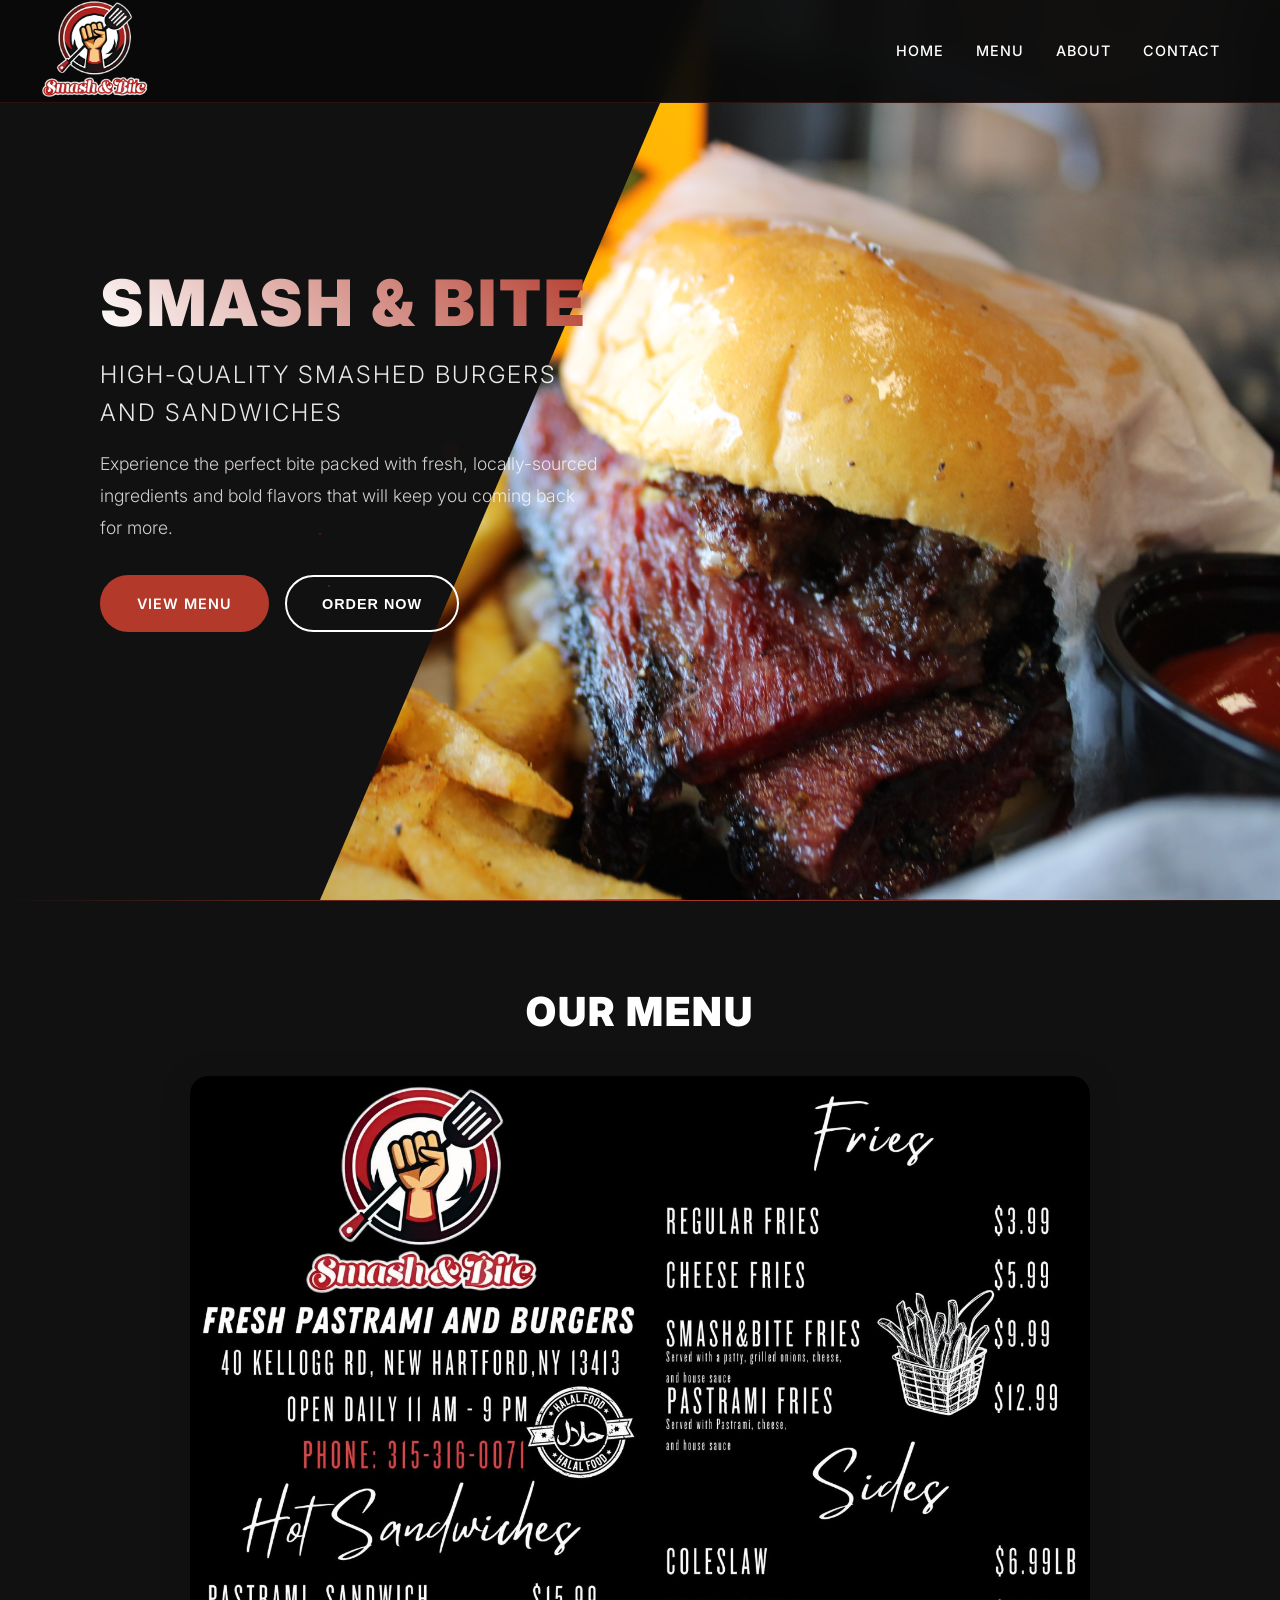
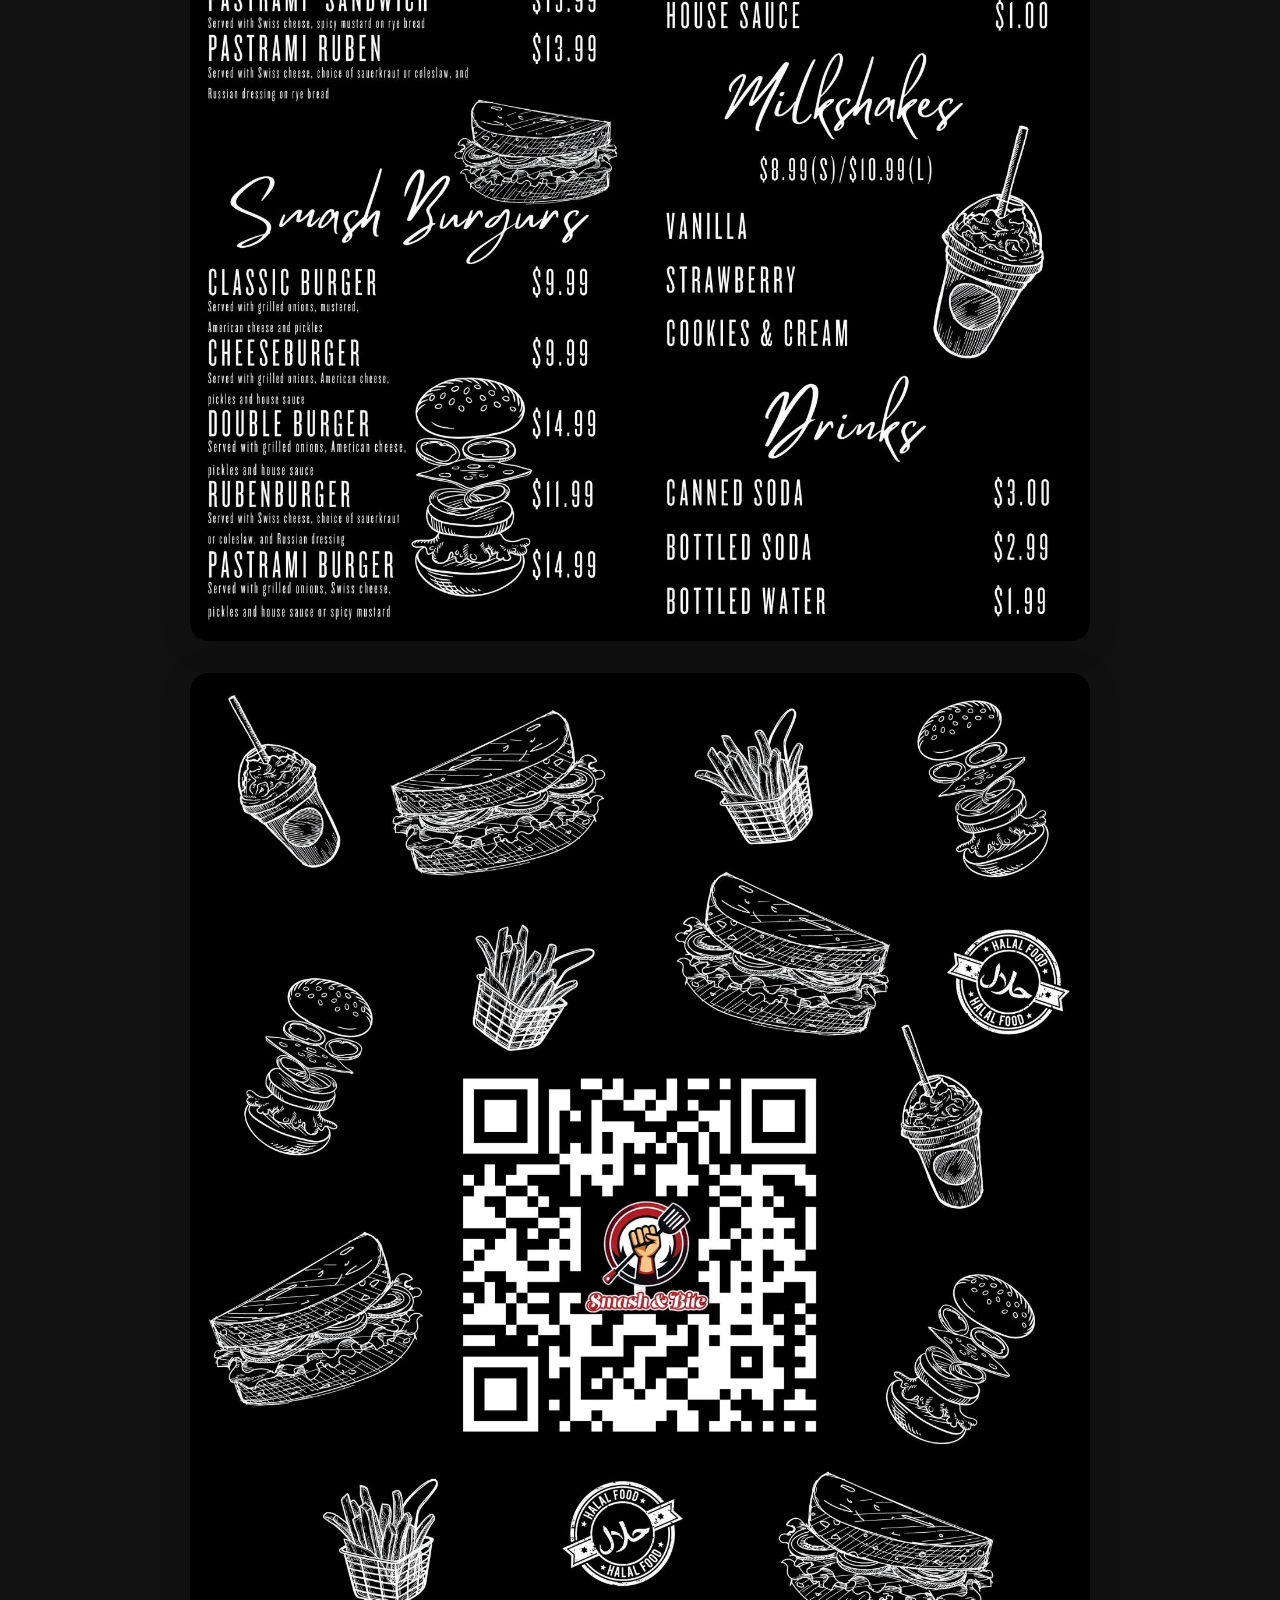
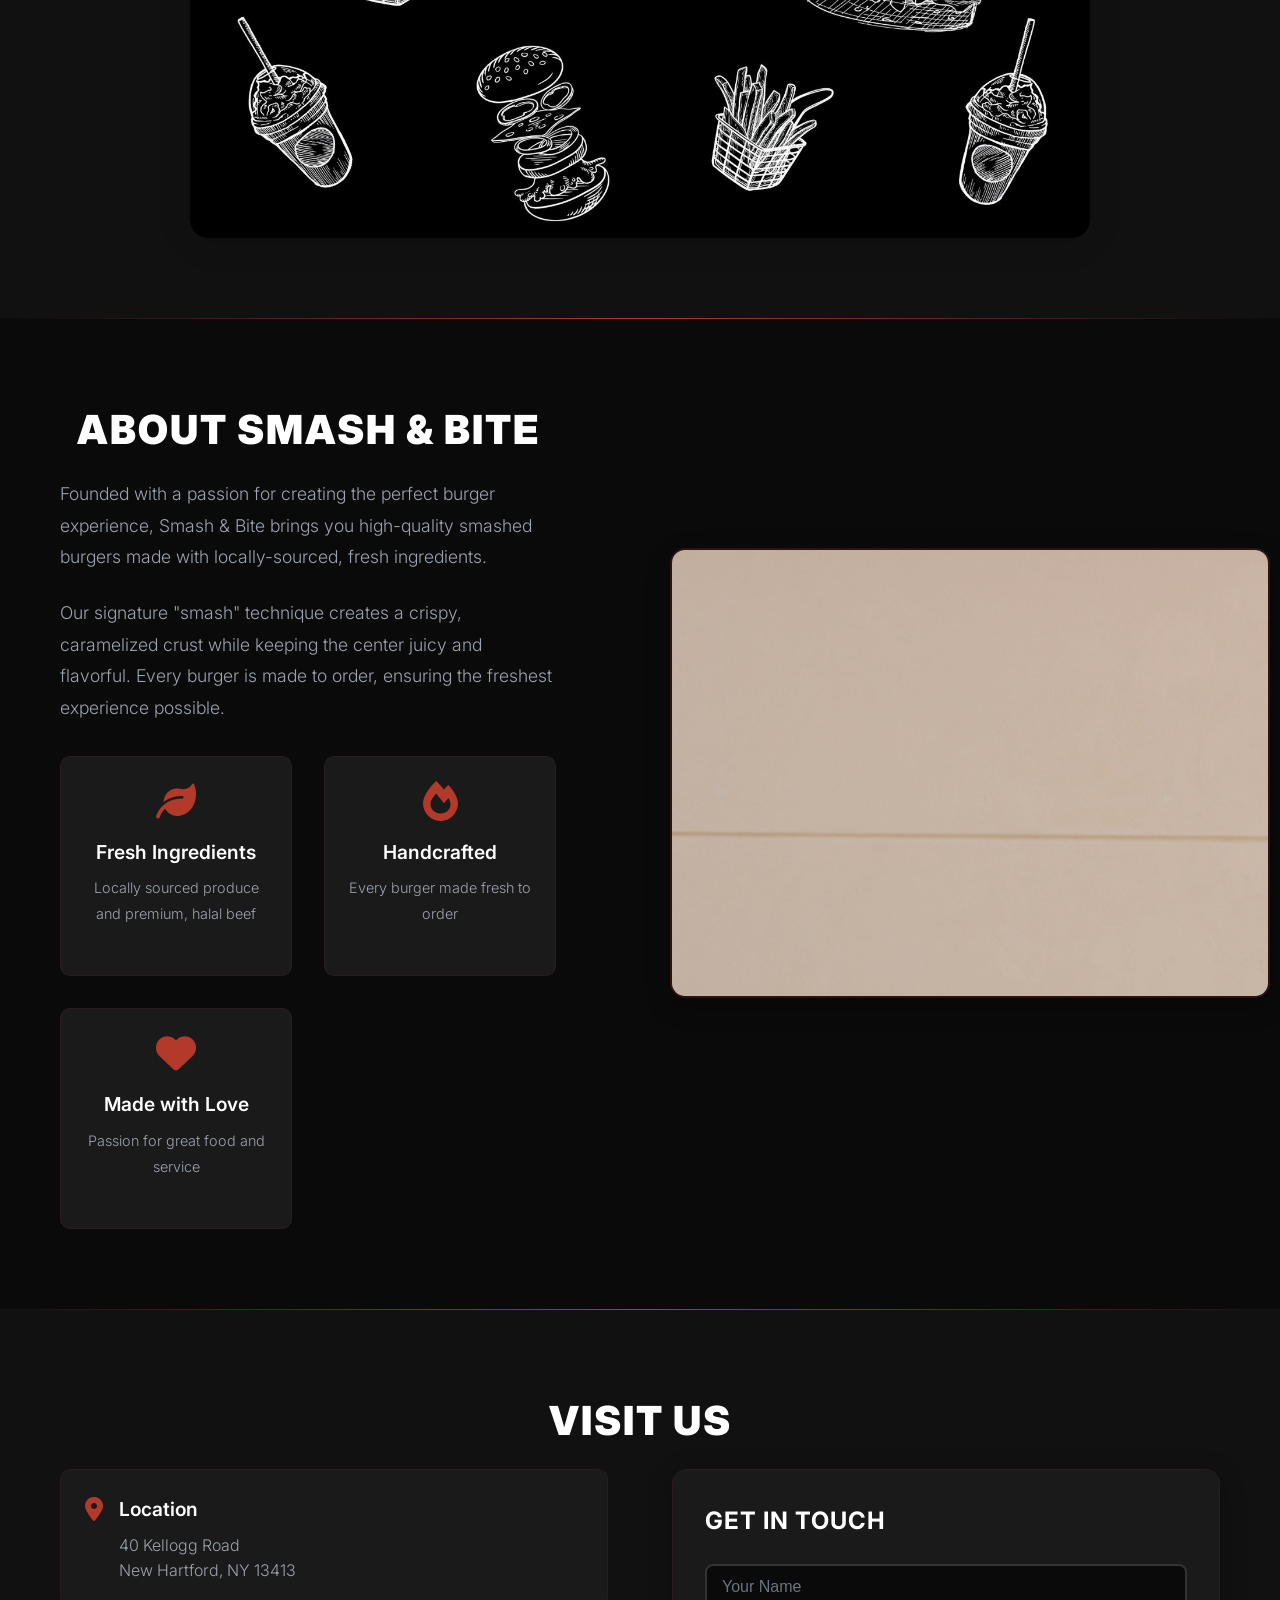
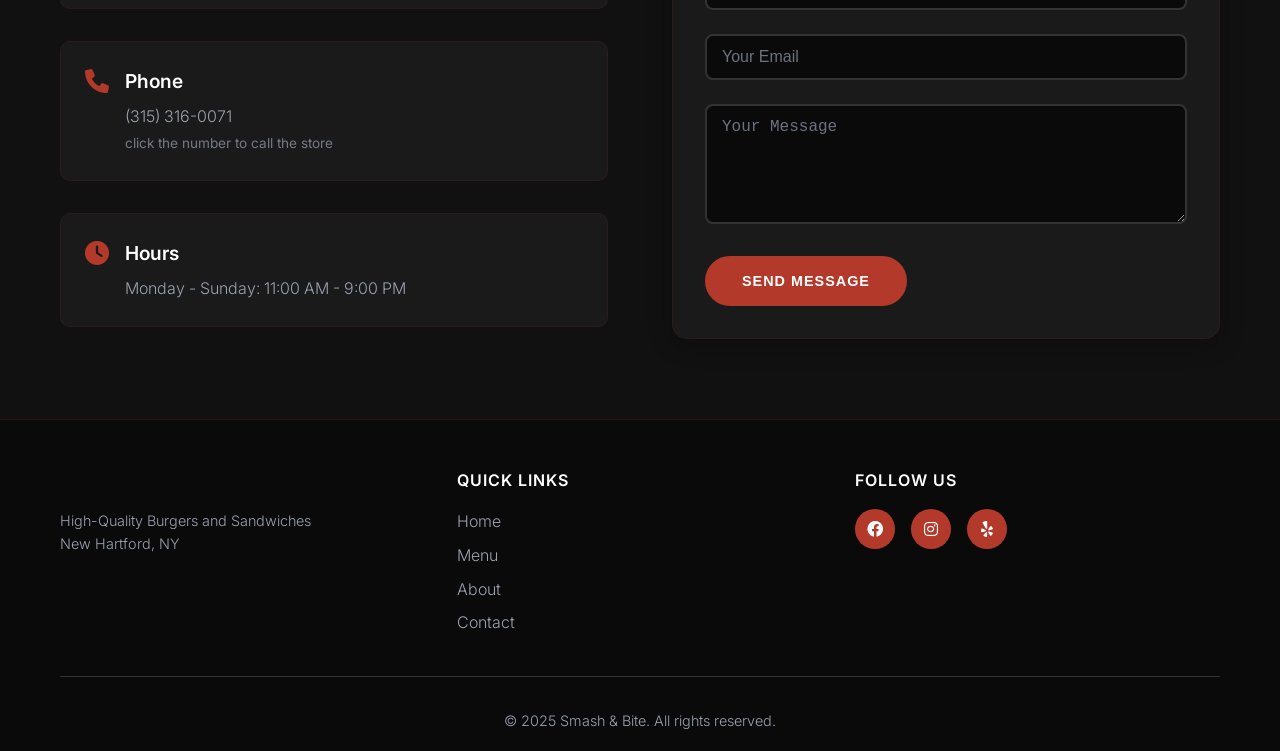
==== commit a6e1626b: "Update favicon to smashandbitelogobig.png with 512x512 size" ====
--- a/index.html
+++ b/index.html
@@ -8,12 +8,21 @@
     <link rel="stylesheet" href="styles.css">
     <link href="https://fonts.googleapis.com/css2?family=Inter:wght@300;400;600;700;900&display=swap" rel="stylesheet">
     <link rel="stylesheet" href="https://cdnjs.cloudflare.com/ajax/libs/font-awesome/6.0.0/css/all.min.css">
+    <link rel="icon" type="image/png" href="images/smashandbitelogobig.png?v=3" sizes="512x512">
+    <link rel="apple-touch-icon" href="images/smashandbitelogobig.png">
+    <link rel="shortcut icon" href="images/smashandbitelogobig.png">
     <!-- jQuery -->
     <script src="https://code.jquery.com/jquery-3.6.0.min.js"></script>
     <!-- Slick Carousel CSS -->
     <link rel="stylesheet" type="text/css" href="//cdn.jsdelivr.net/npm/slick-carousel@1.8.1/slick/slick.css"/>
     <link rel="stylesheet" type="text/css" href="//cdn.jsdelivr.net/npm/slick-carousel@1.8.1/slick/slick-theme.css"/>
     <style>
+        /* Favicon enhancement */
+        link[rel="icon"] {
+            image-rendering: -webkit-optimize-contrast;
+            image-rendering: crisp-edges;
+        }
+        
         /* Mobile-only horizontal scroll prevention */
         @media (max-width: 768px) {
             html, body {
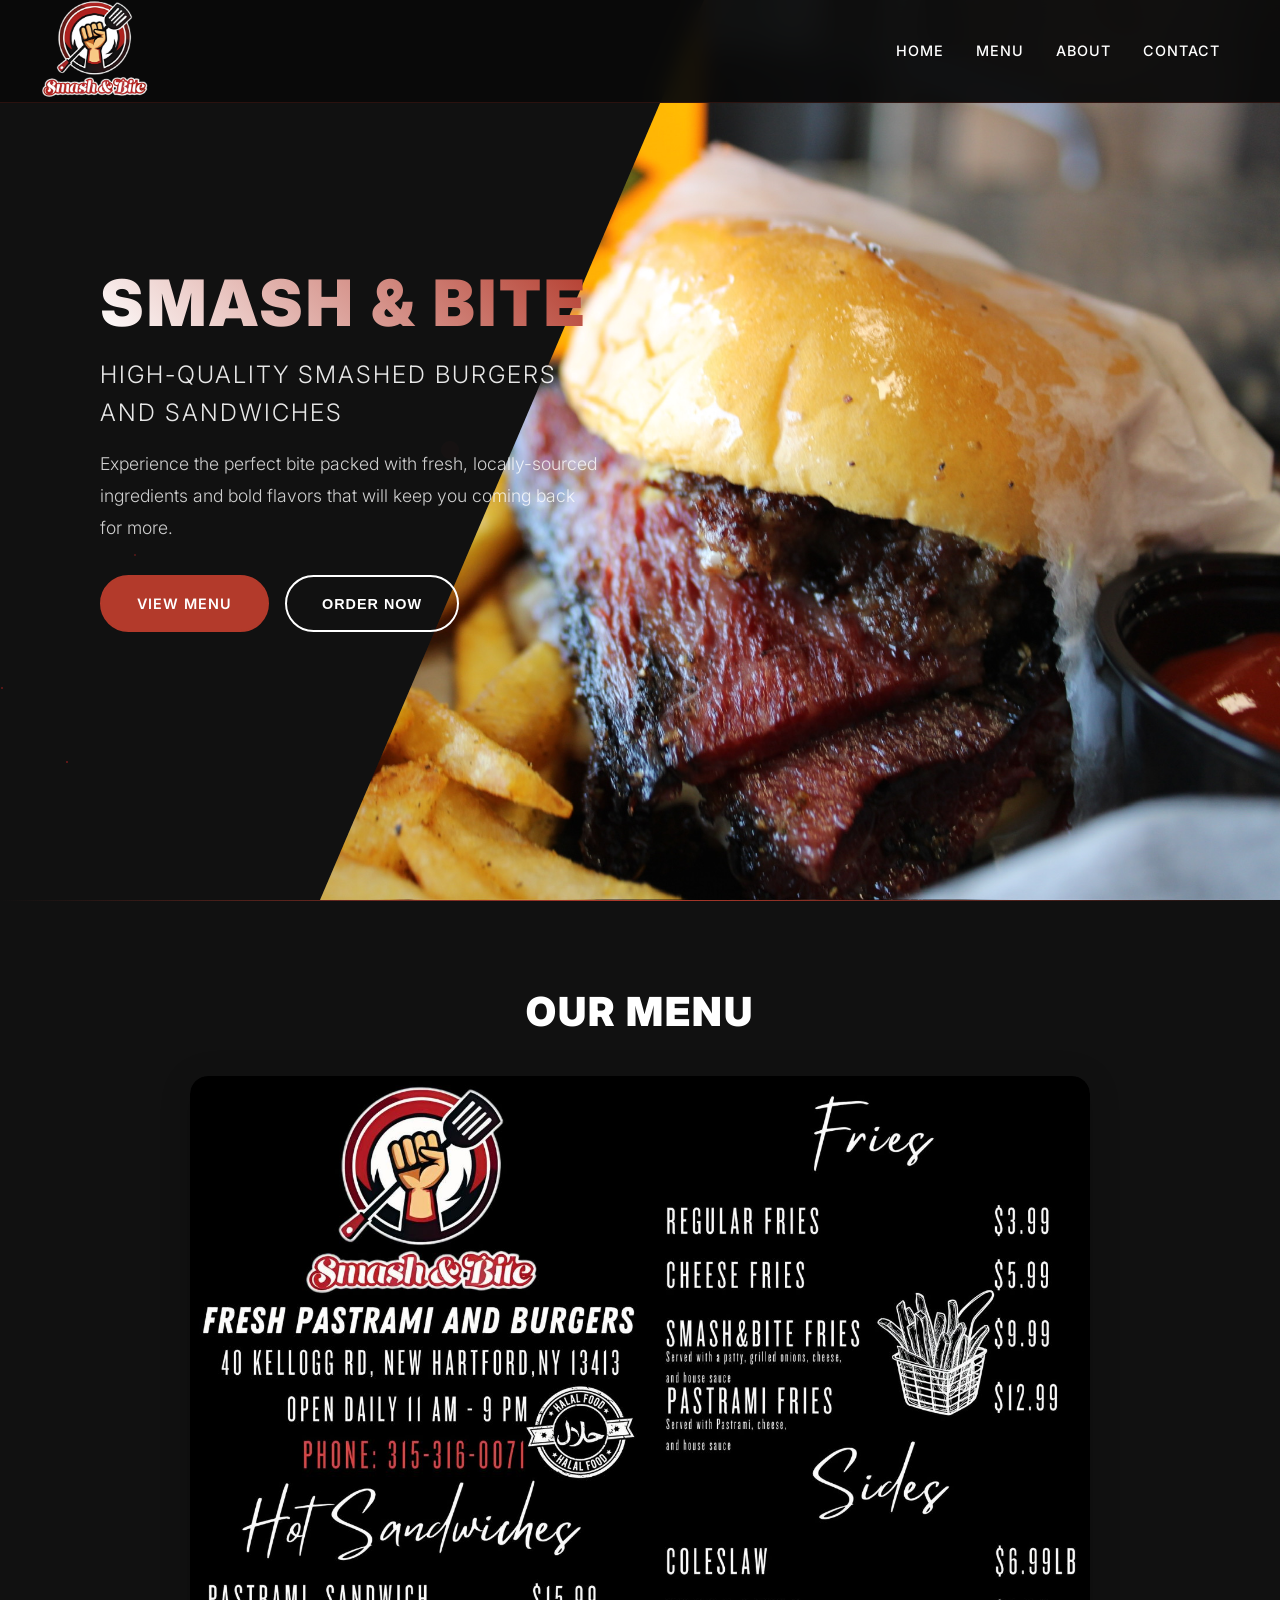
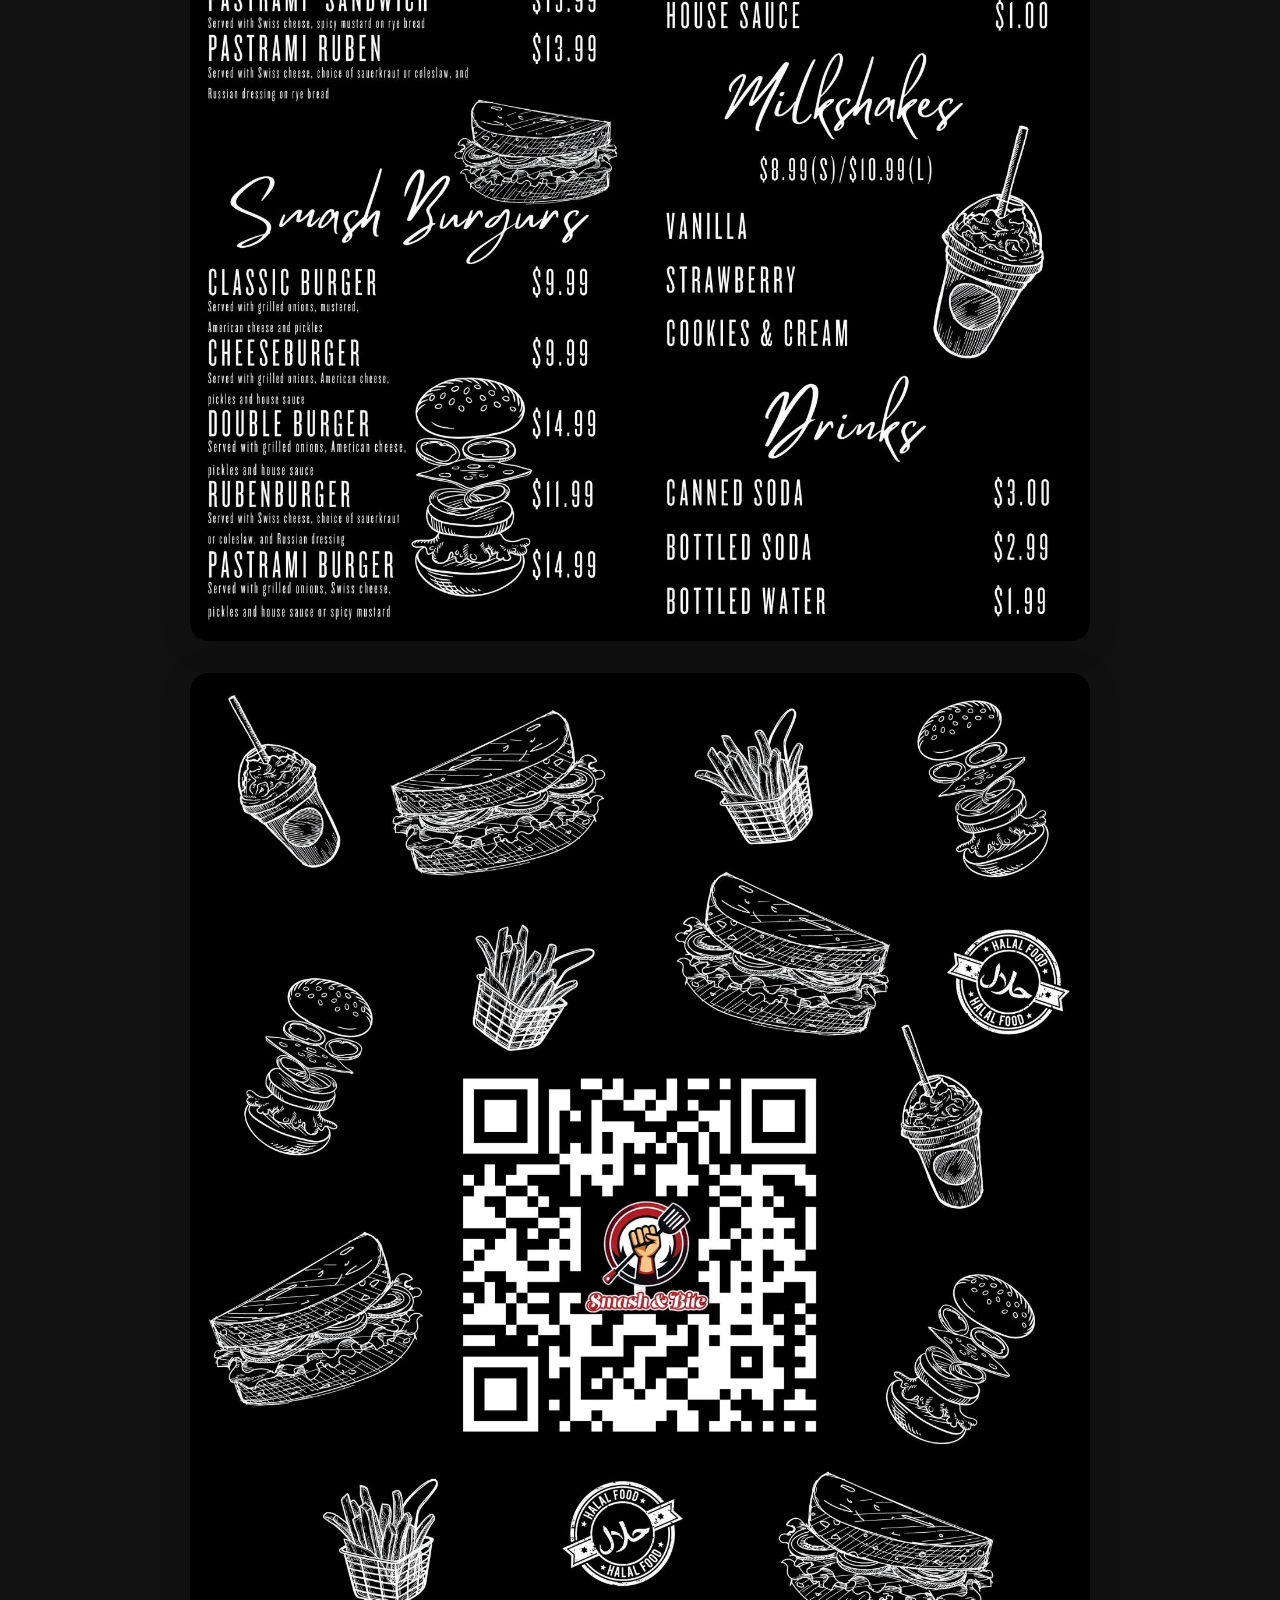
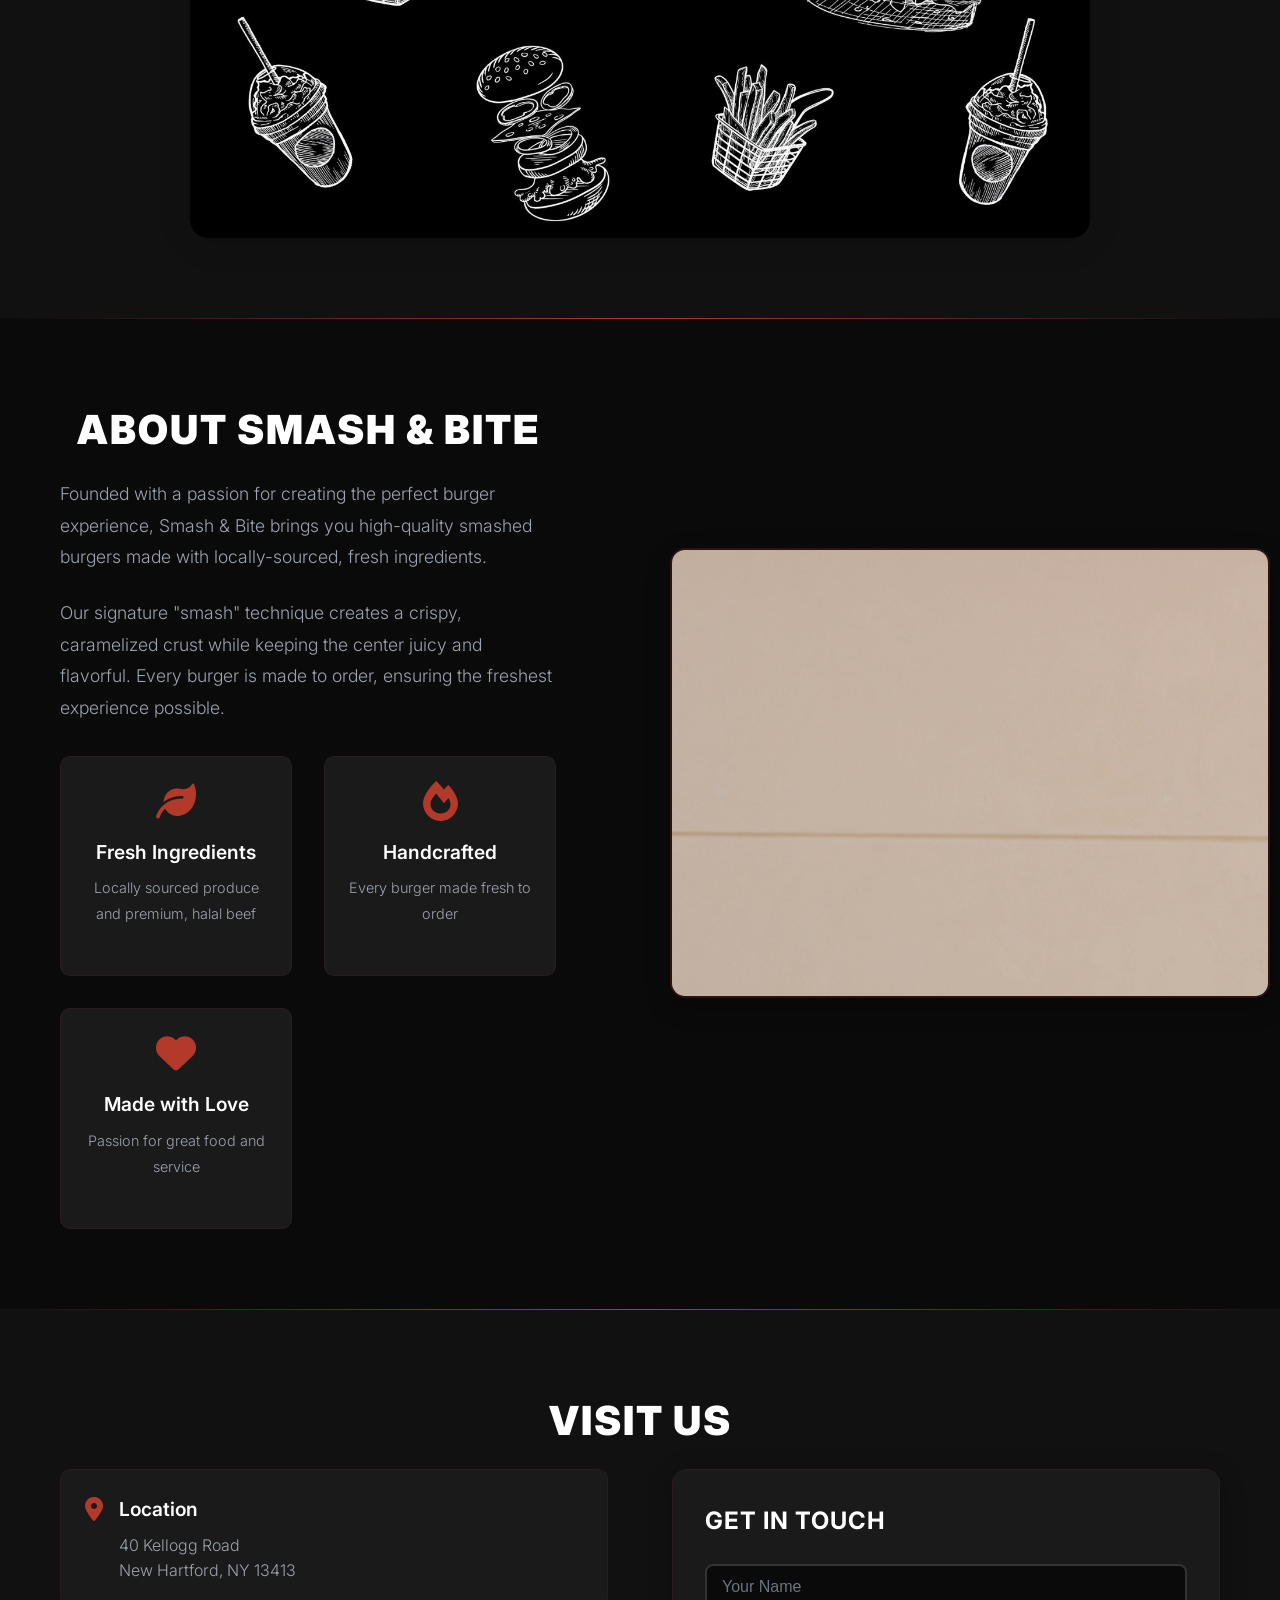
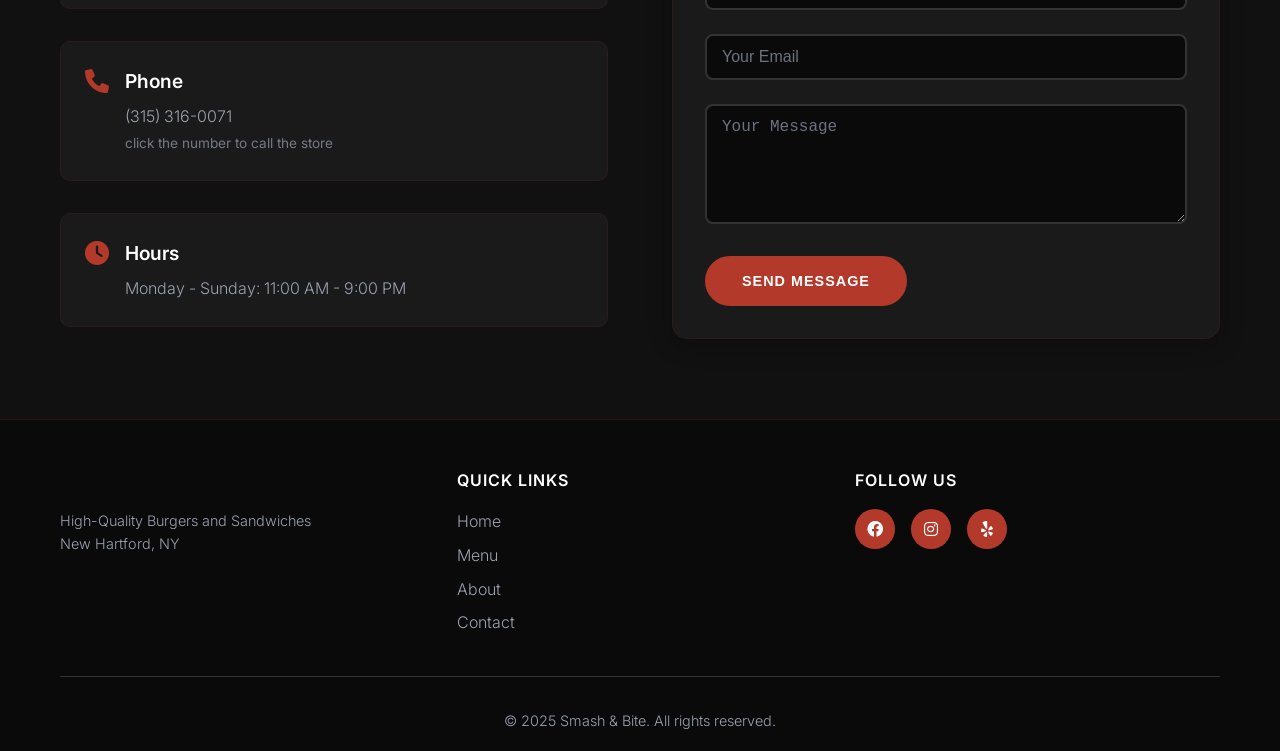
==== commit 42e6640a: "Update page title to include sandwiches" ====
--- a/index.html
+++ b/index.html
@@ -3,7 +3,7 @@
 <head>
     <meta charset="UTF-8">
     <meta name="viewport" content="width=device-width, initial-scale=1.0">
-    <title>Smash & Bite - Gourmet Burgers in New Hartford, NY</title>
+    <title>Smash & Bite - Fresh, High-Quality Burgers and Sandwiches in New Hartford, NY</title>
     <meta name="description" content="Smash & Bite - The best gourmet burgers in New Hartford, NY. Fresh ingredients, smashed patties, and amazing flavors.">
     <link rel="stylesheet" href="styles.css">
     <link href="https://fonts.googleapis.com/css2?family=Inter:wght@300;400;600;700;900&display=swap" rel="stylesheet">
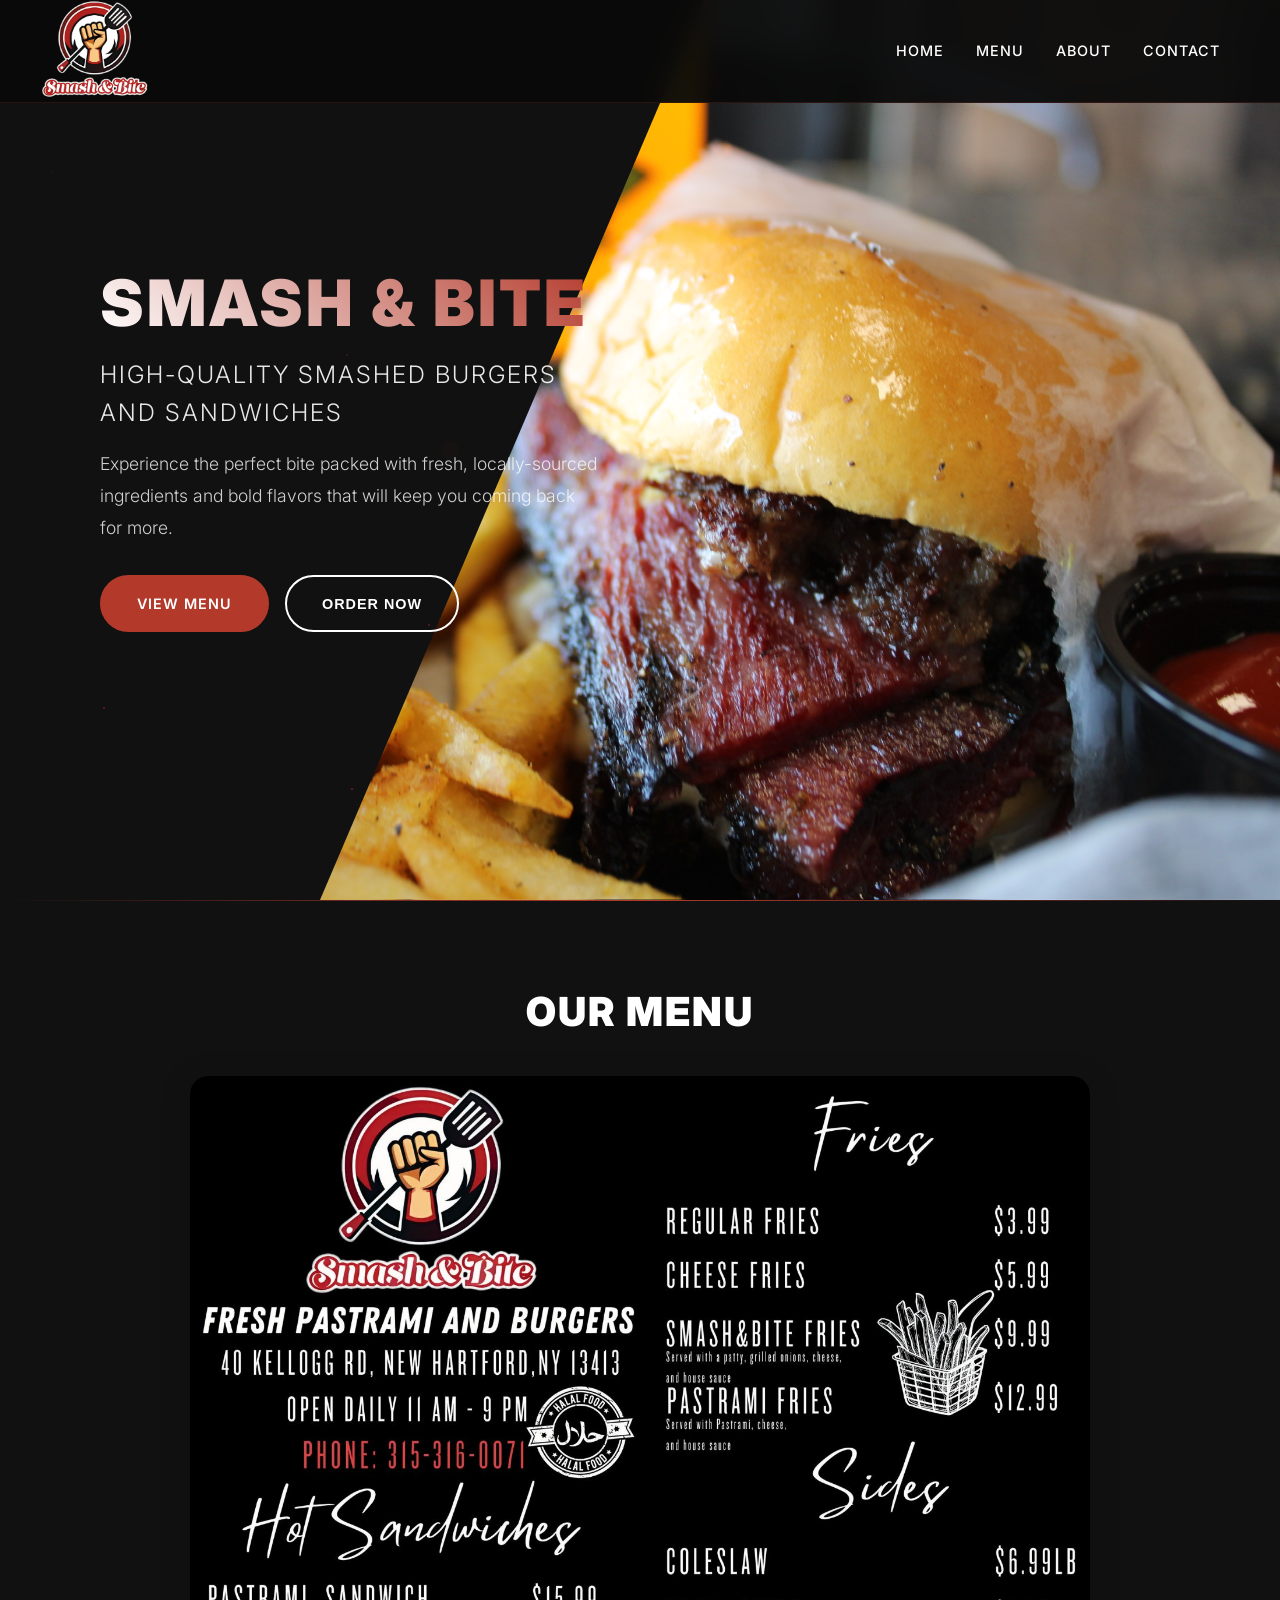
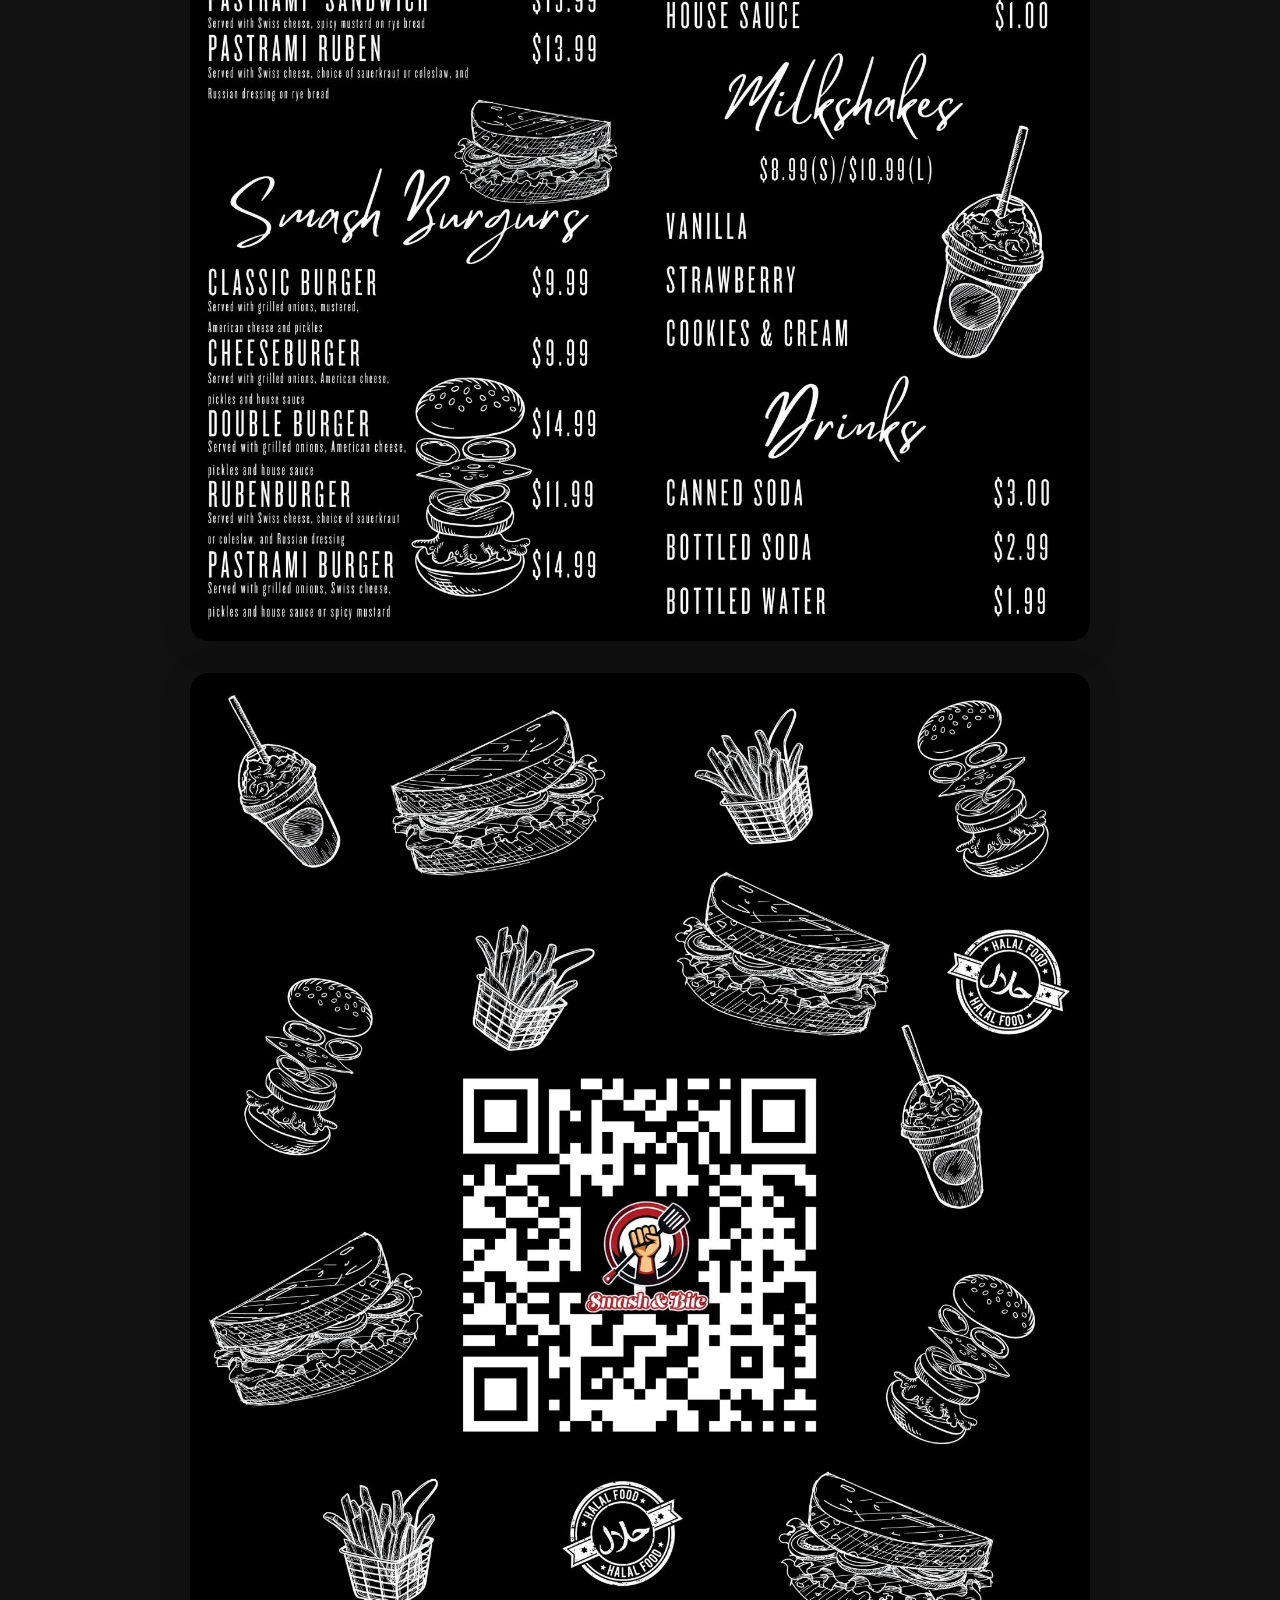
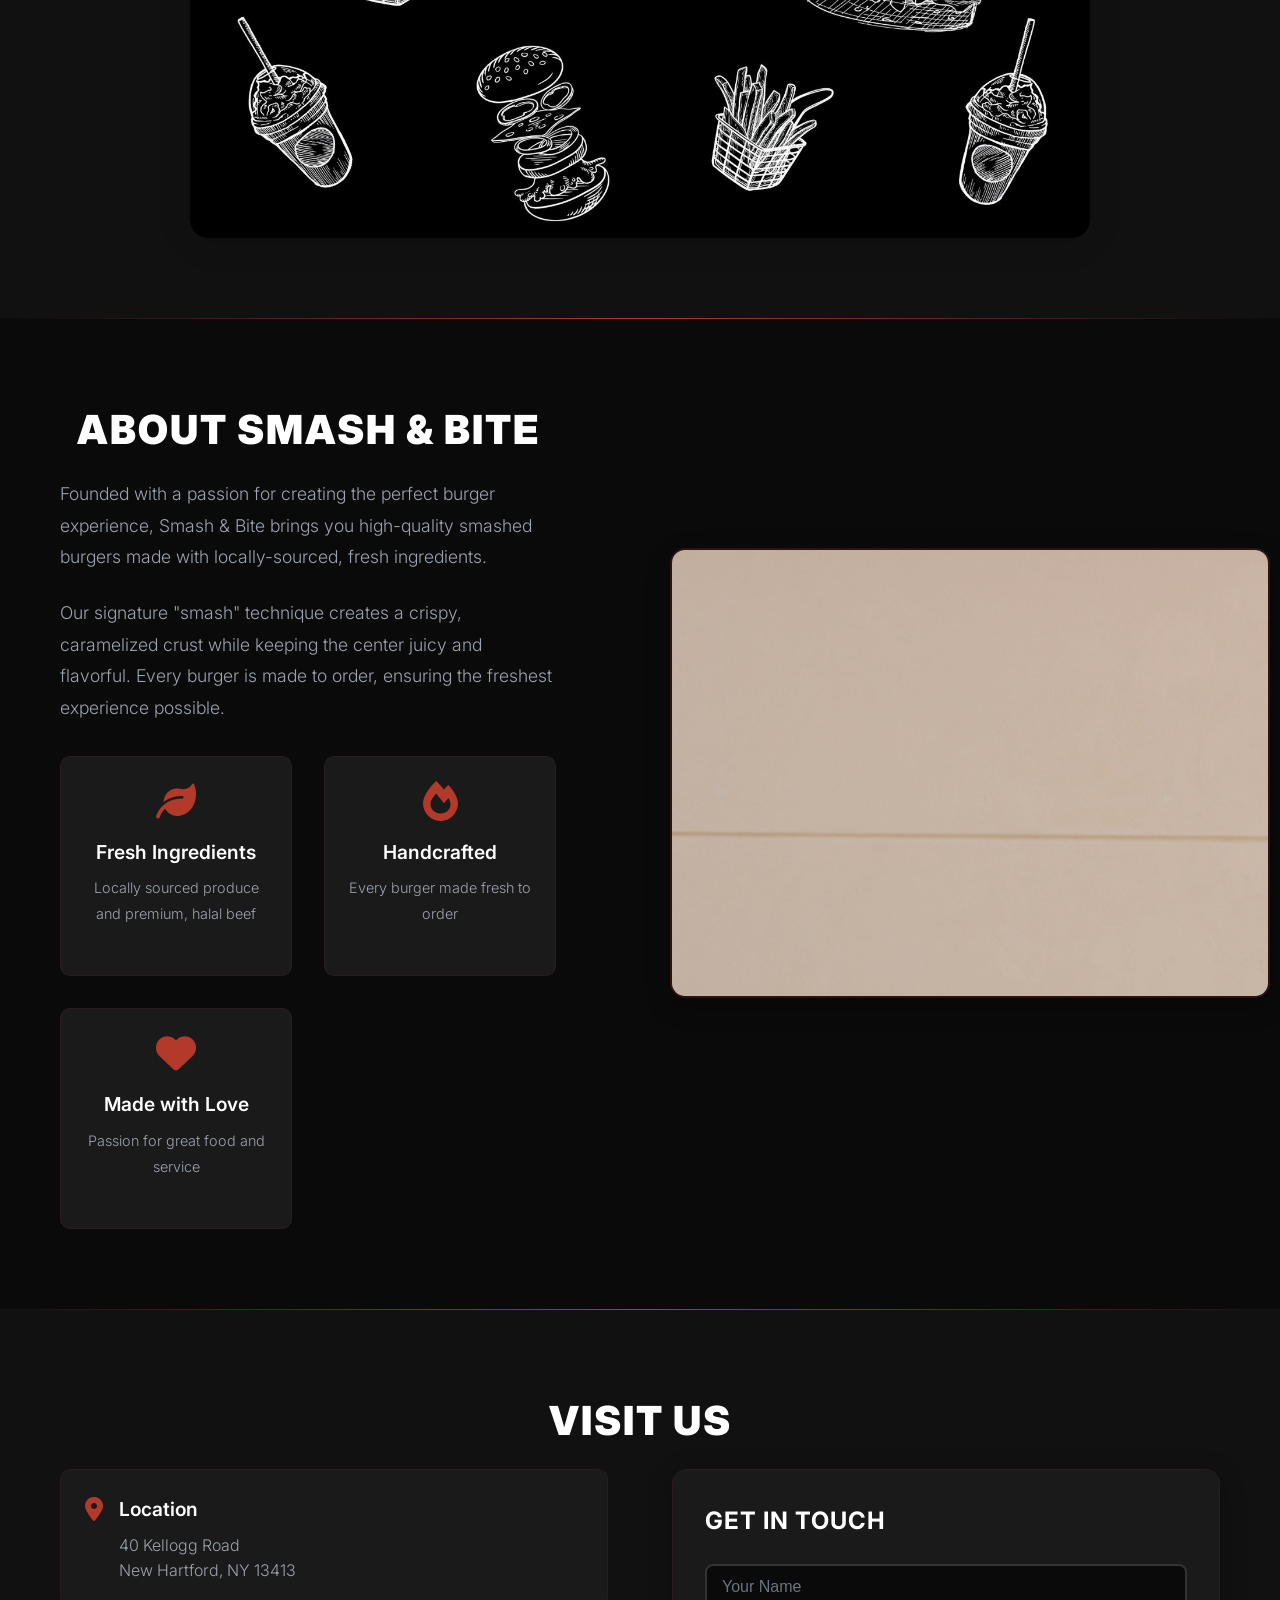
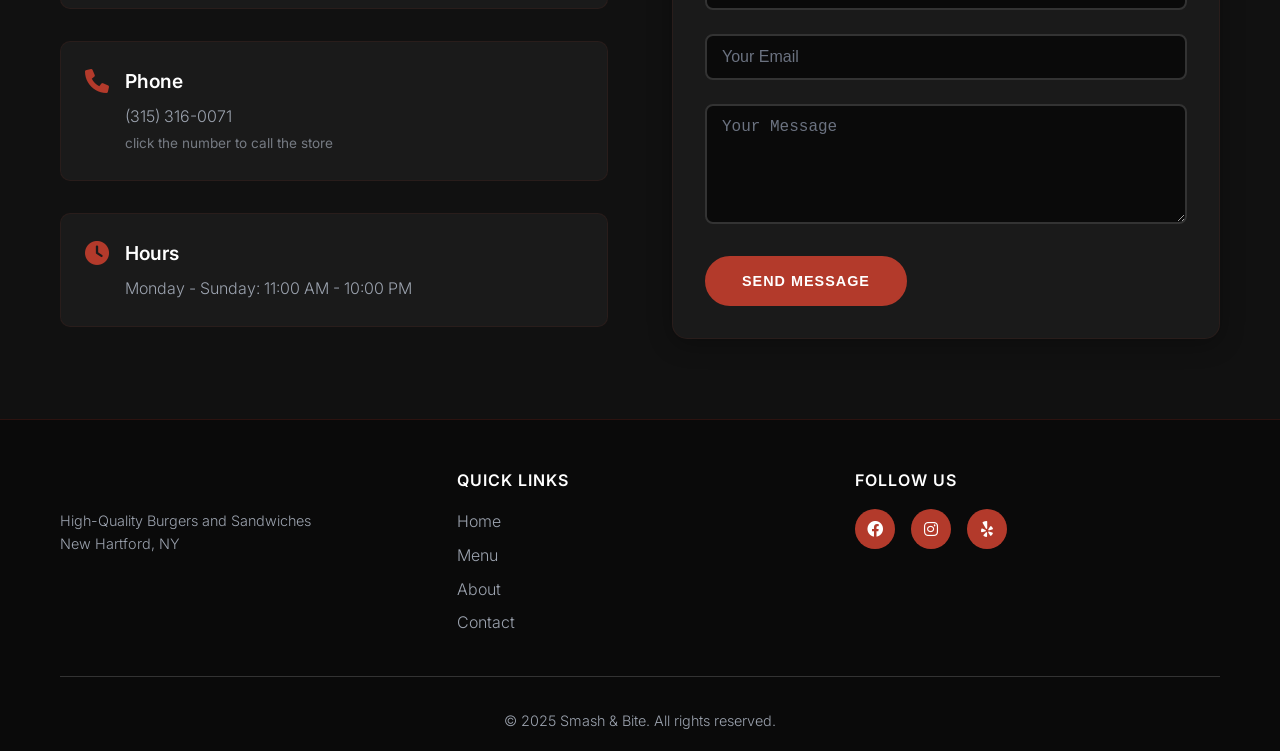
==== commit 7cfb2884: "Update website files" ====
--- a/index.html
+++ b/index.html
@@ -349,7 +349,7 @@
                         <i class="fas fa-clock"></i>
                         <div>
                             <h4>Hours</h4>
-                            <p>Monday - Sunday: 11:00 AM - 9:00 PM<br></p>
+                            <p>Monday - Sunday: 11:00 AM - 10:00 PM<br></p>
                         </div>
                     </div>
                 </div>
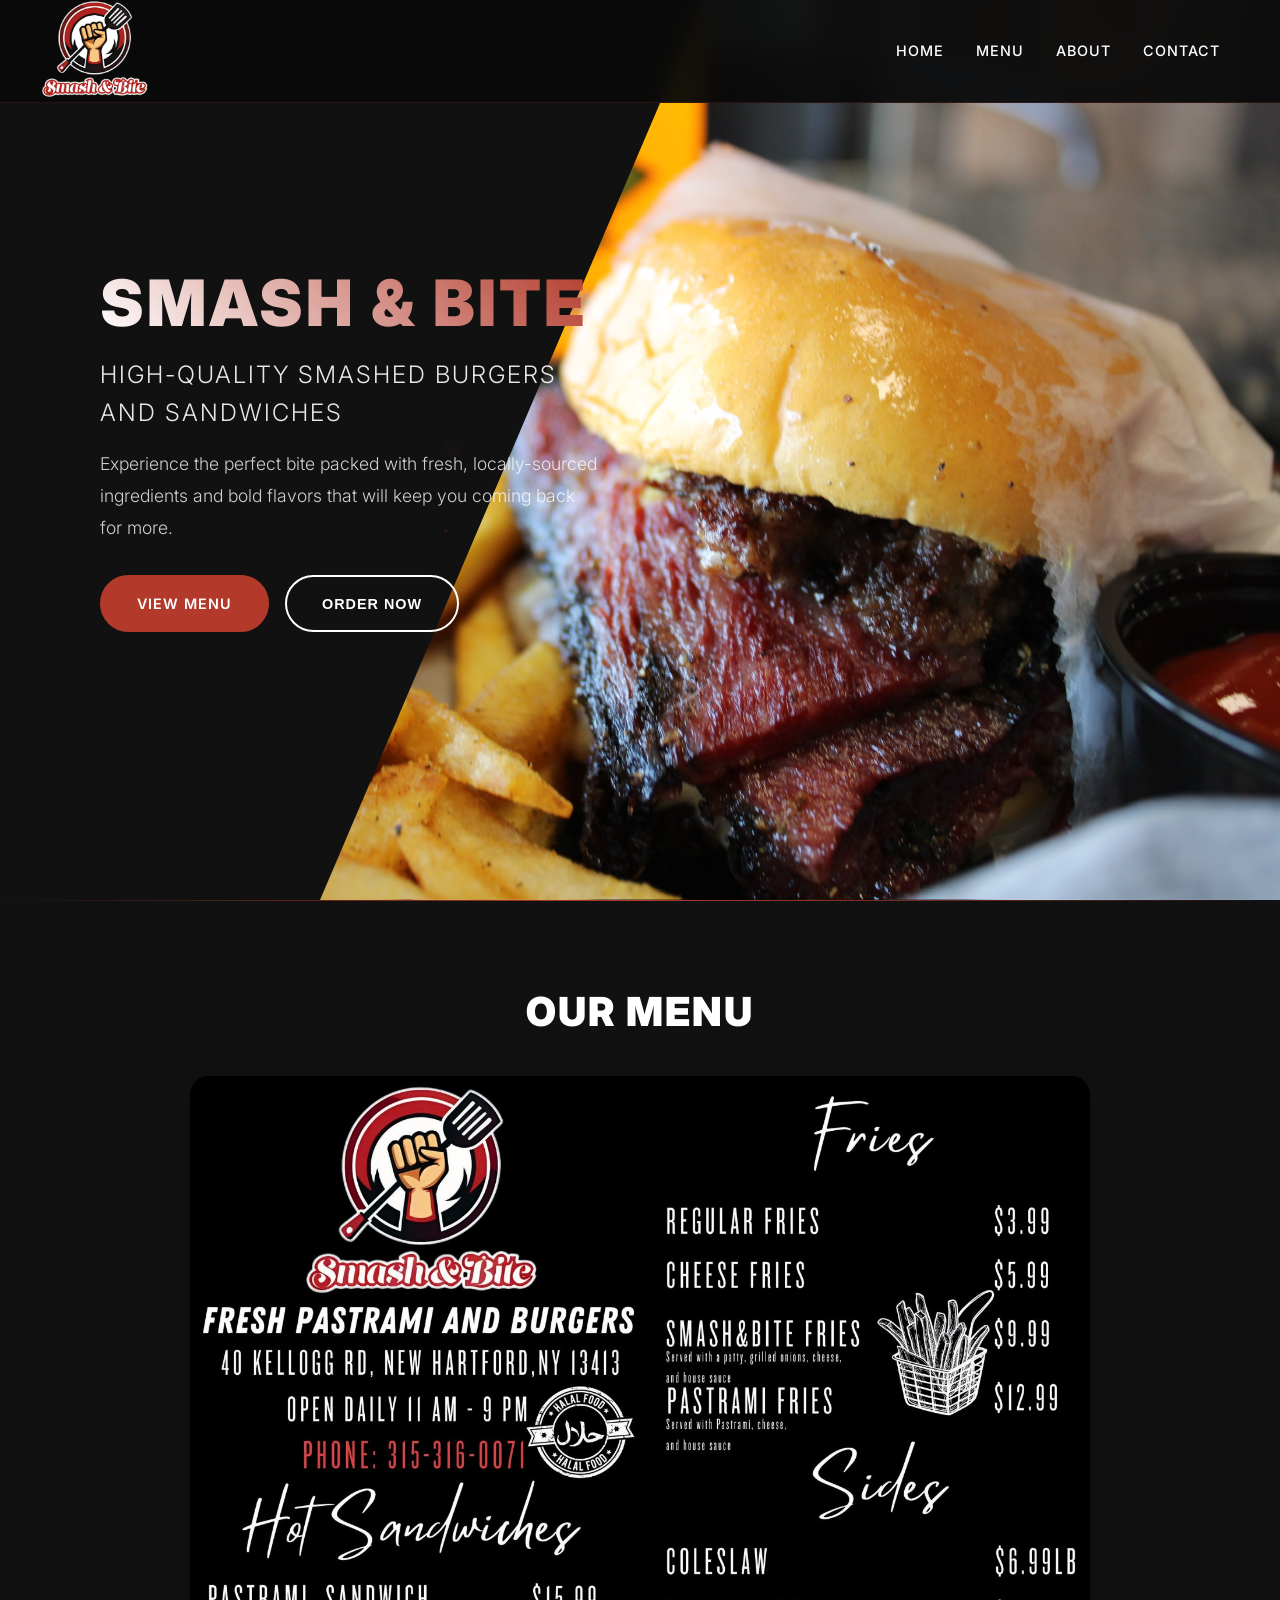
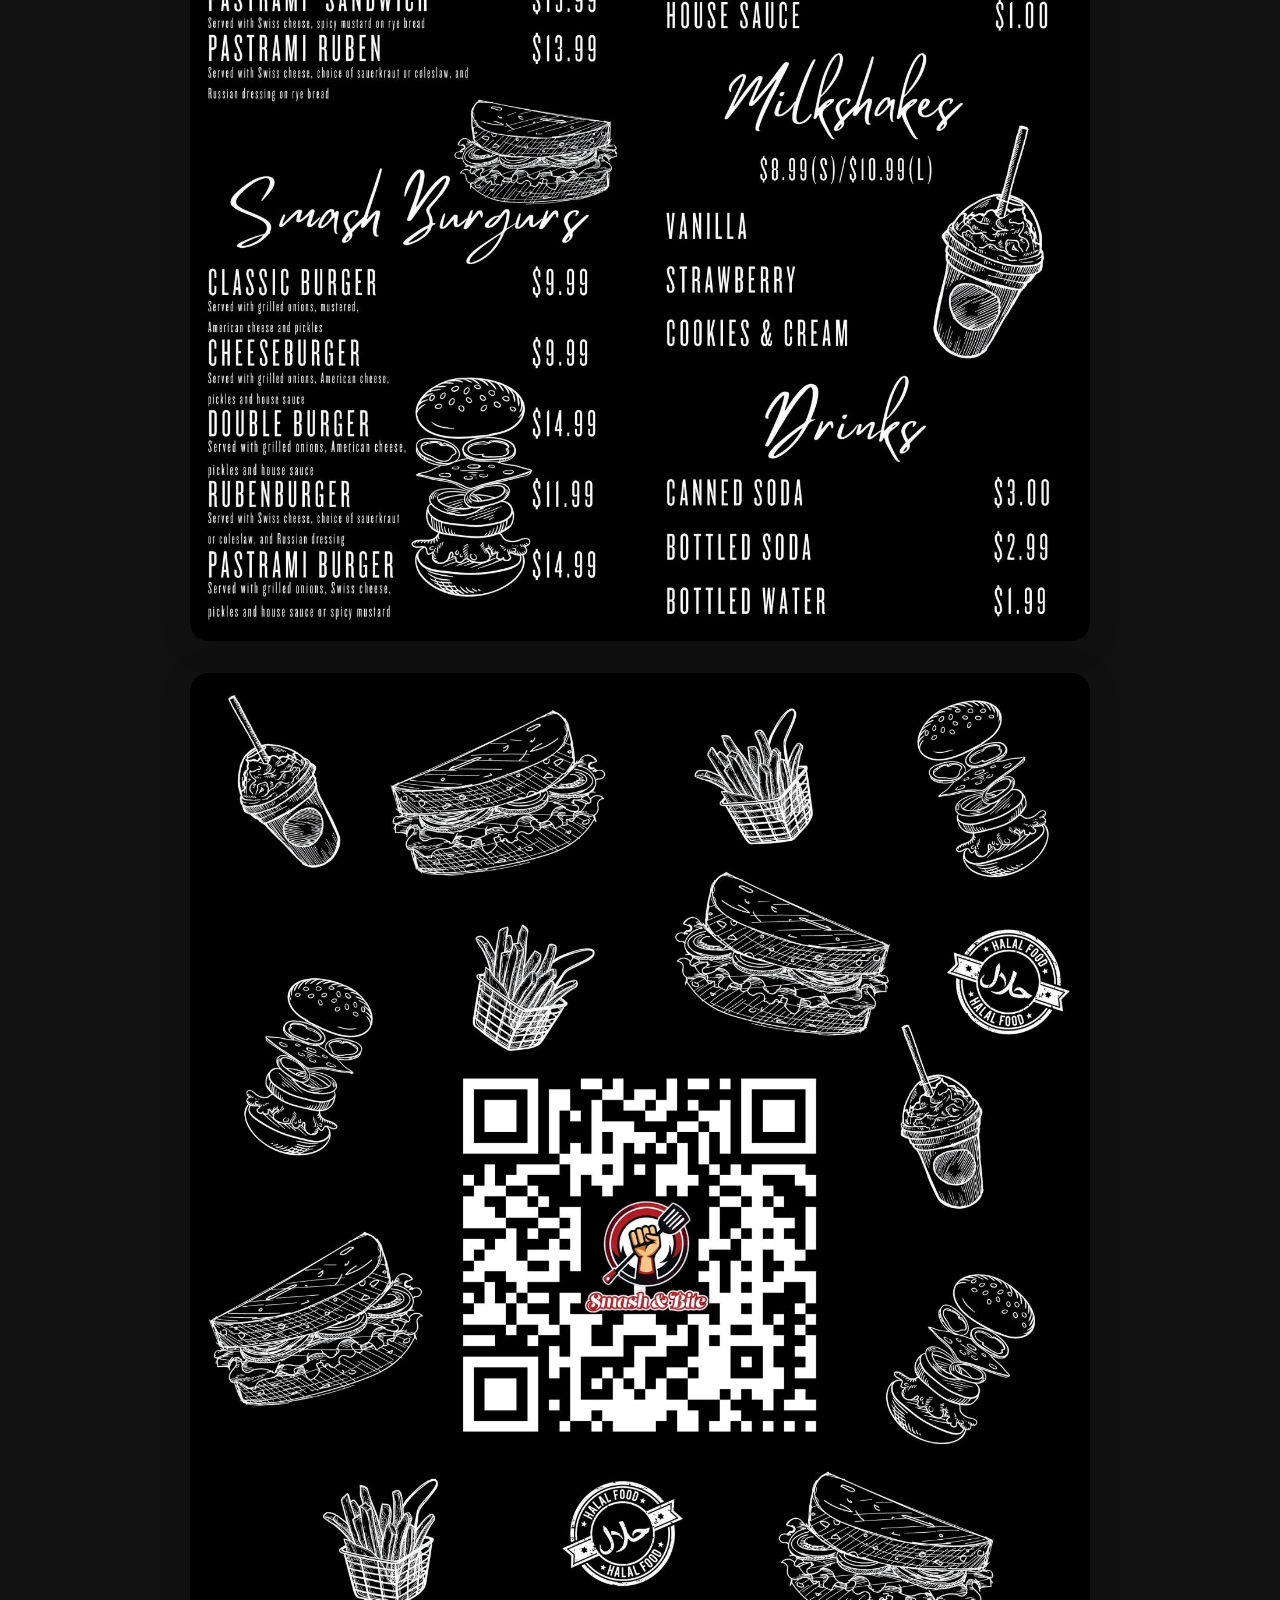
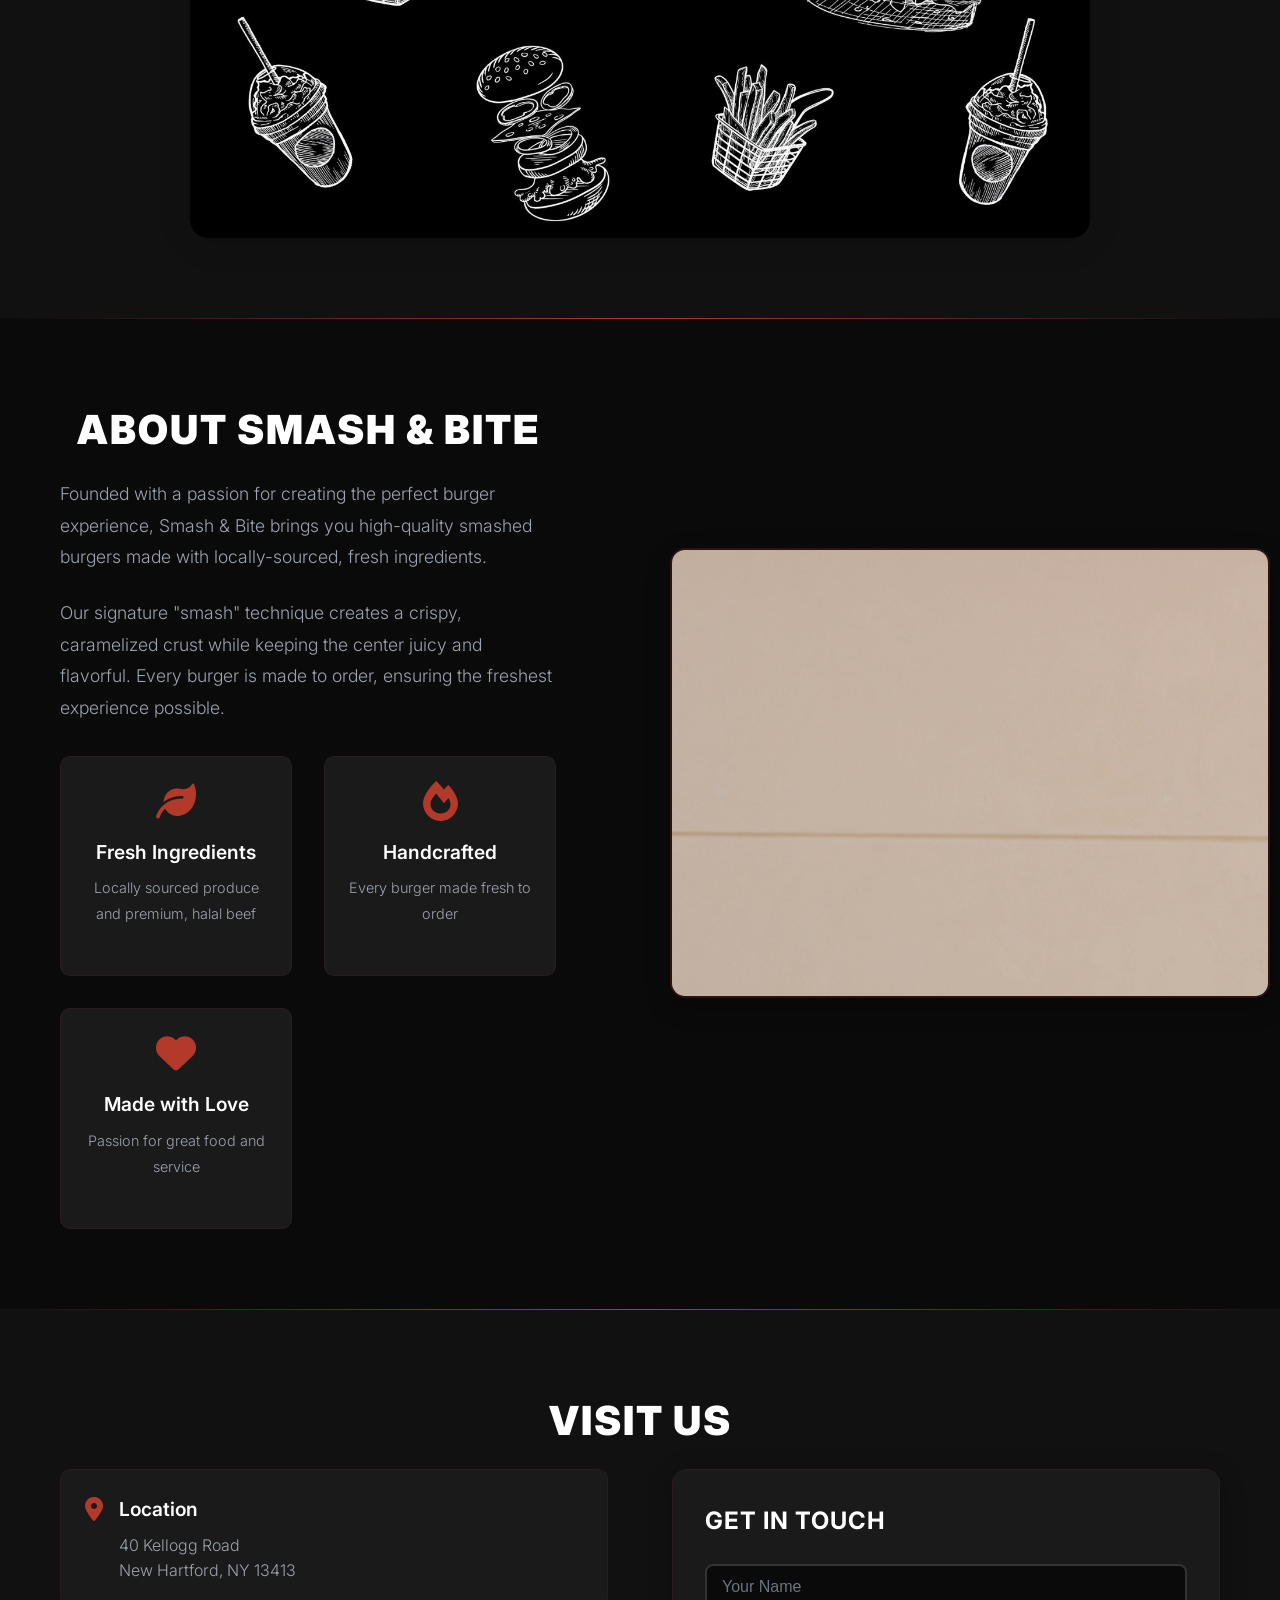
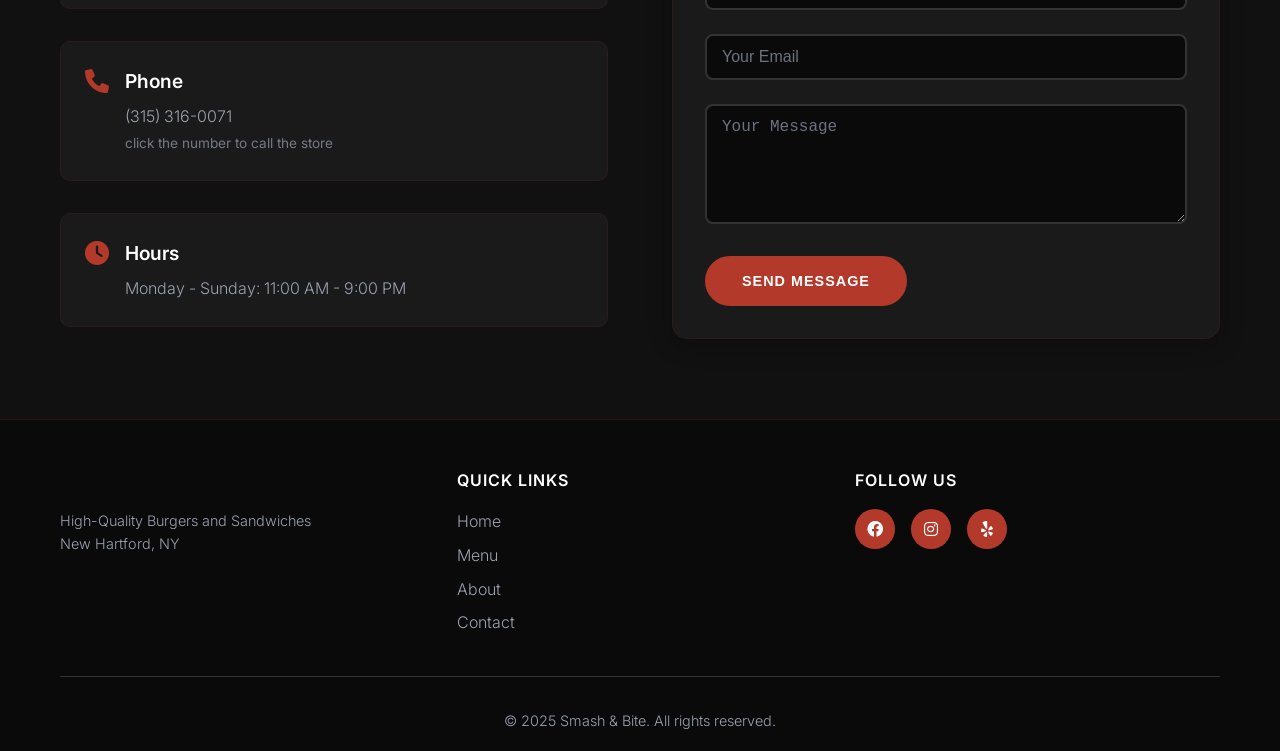
==== commit 1c62a689: "Update index.html" ====
--- a/index.html
+++ b/index.html
@@ -349,7 +349,7 @@
                         <i class="fas fa-clock"></i>
                         <div>
                             <h4>Hours</h4>
-                            <p>Monday - Sunday: 11:00 AM - 10:00 PM<br></p>
+                            <p>Monday - Sunday: 11:00 AM - 9:00 PM<br></p>
                         </div>
                     </div>
                 </div>
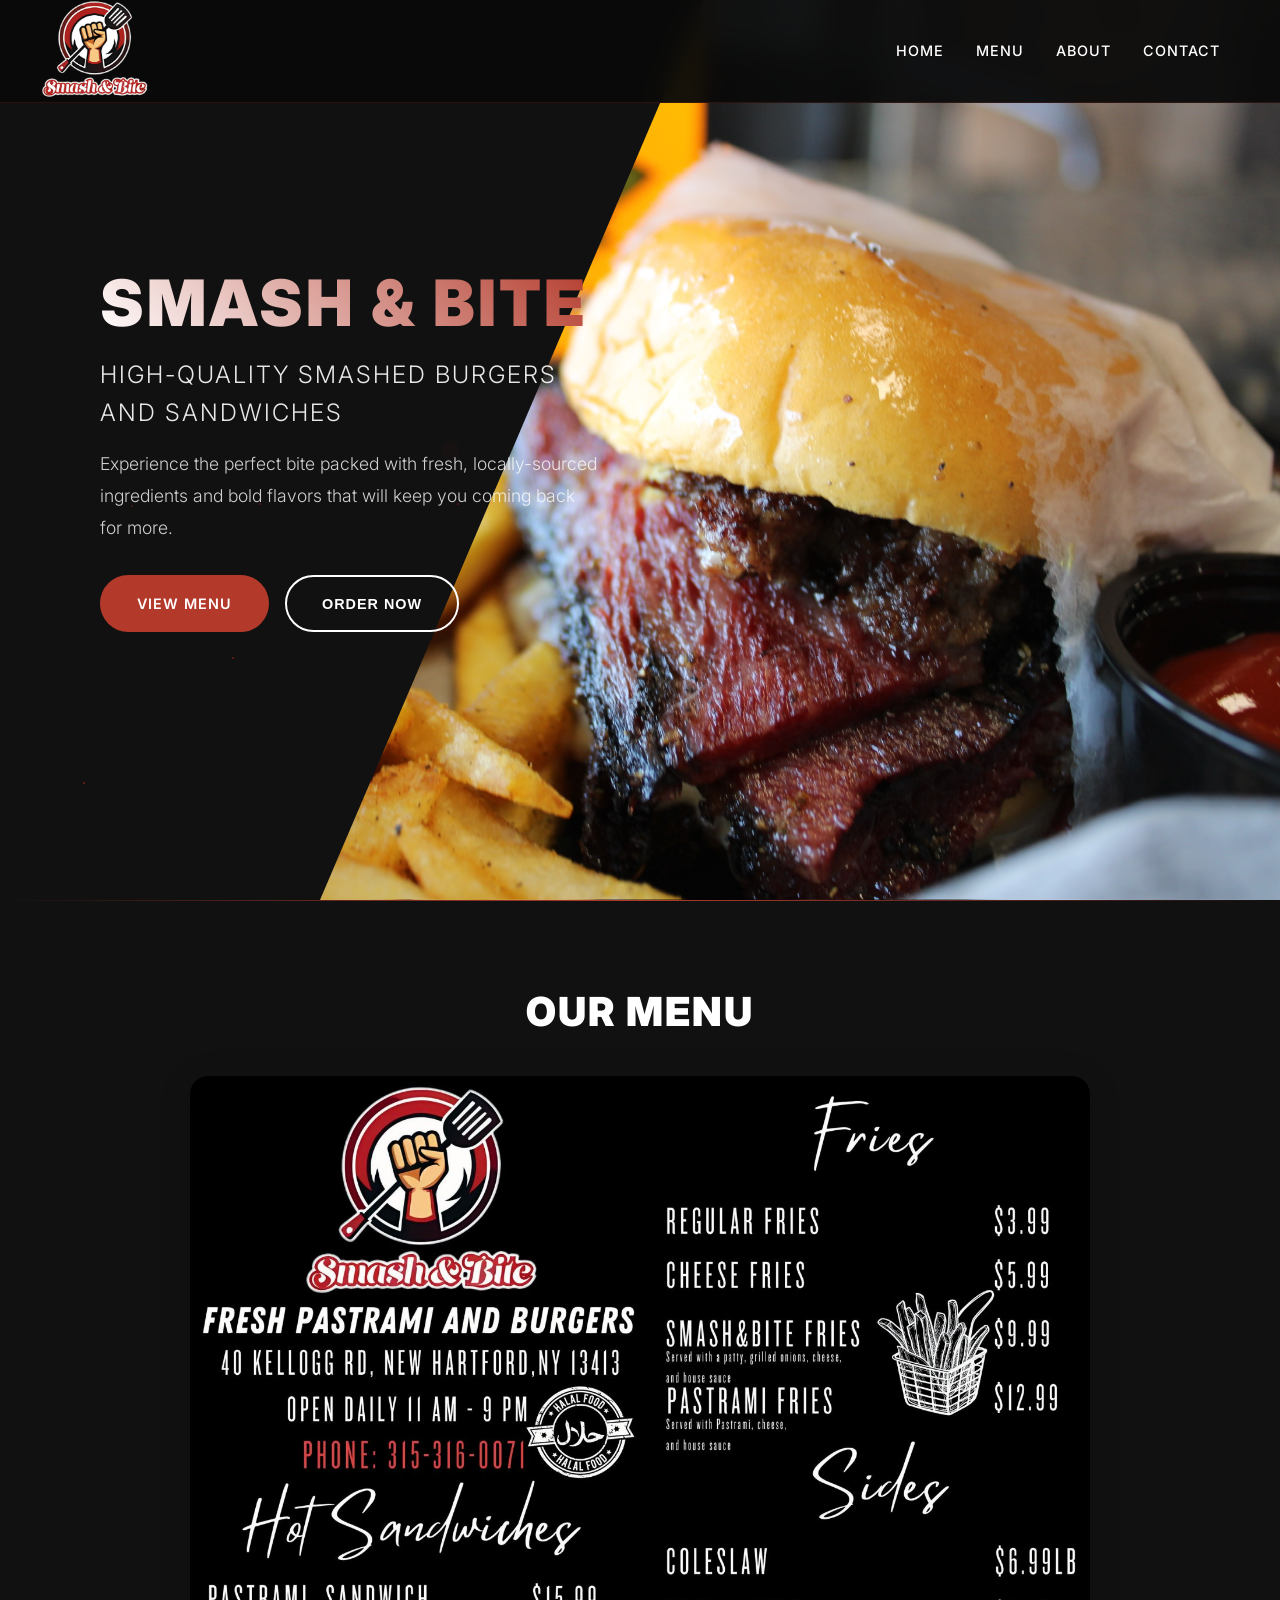
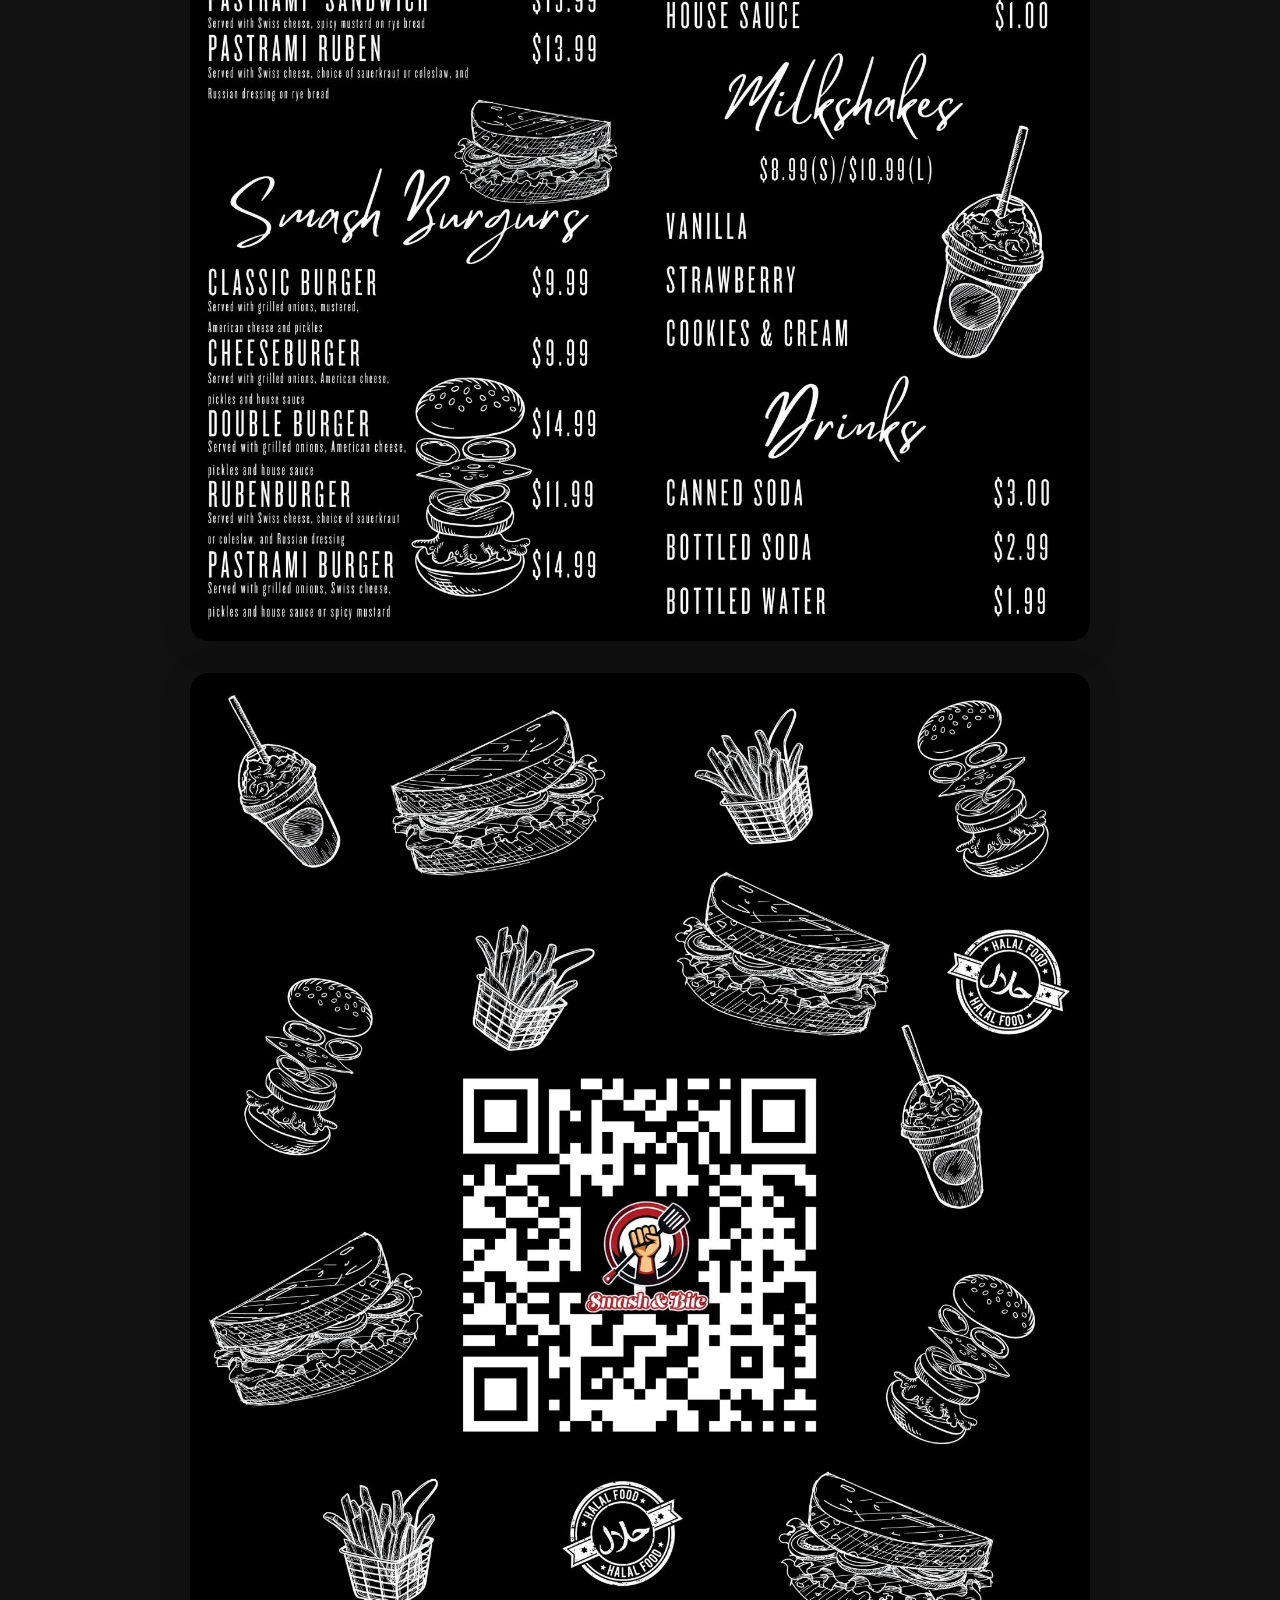
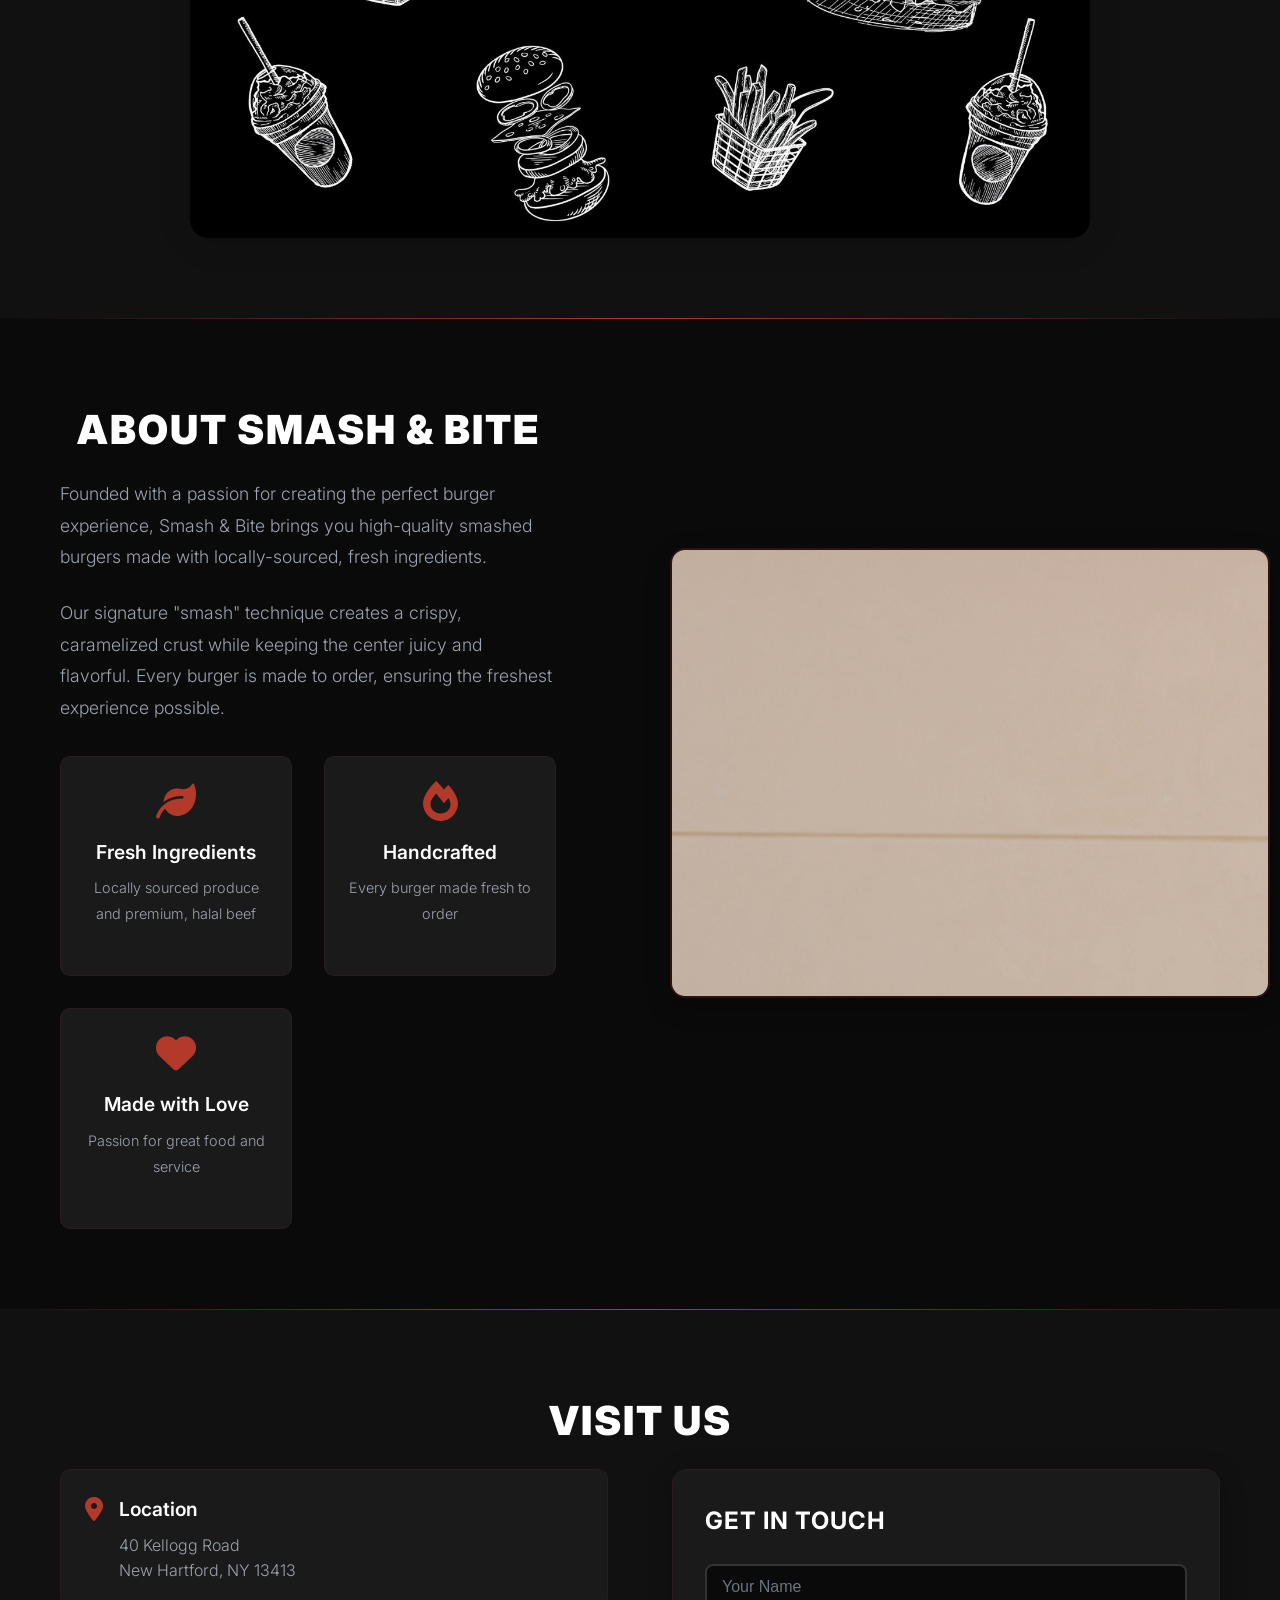
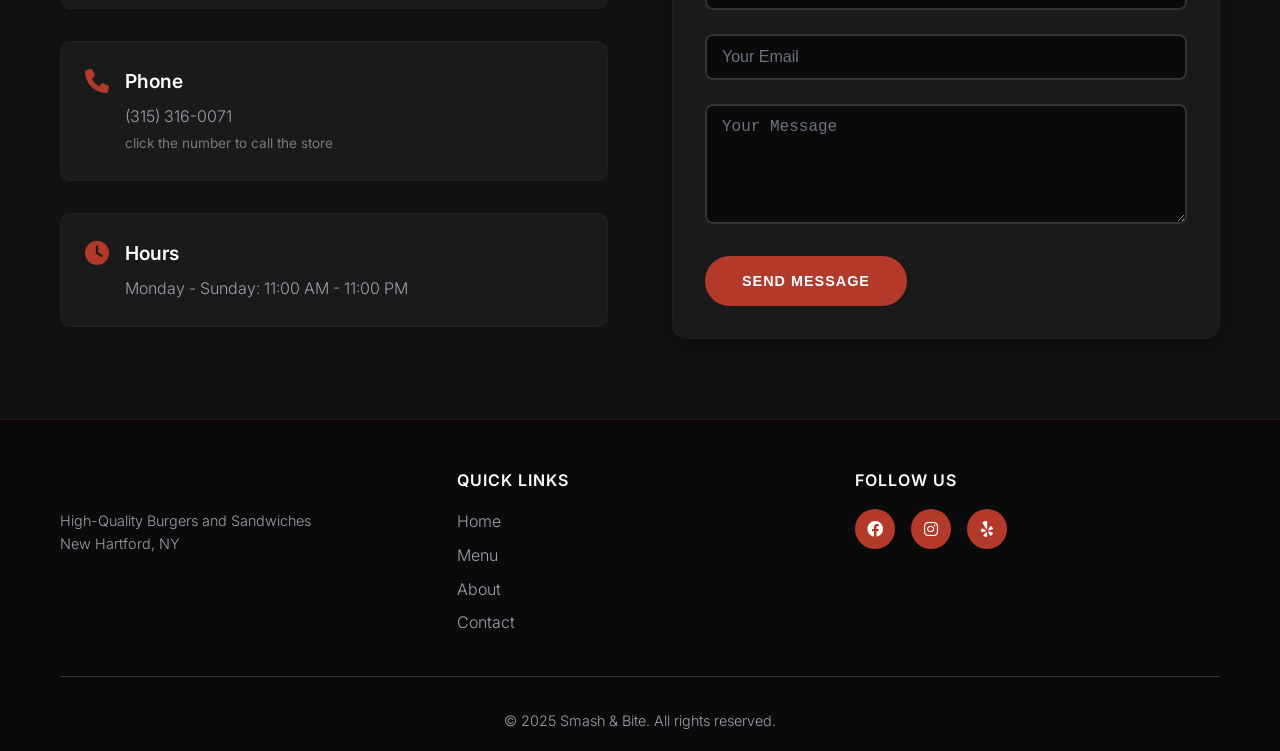
==== commit 1e1cd907: "Update index.html" ====
--- a/index.html
+++ b/index.html
@@ -349,7 +349,7 @@
                         <i class="fas fa-clock"></i>
                         <div>
                             <h4>Hours</h4>
-                            <p>Monday - Sunday: 11:00 AM - 9:00 PM<br></p>
+                            <p>Monday - Sunday: 11:00 AM - 11:00 PM<br></p>
                         </div>
                     </div>
                 </div>
@@ -418,4 +418,4 @@
     
     <script src="script.js"></script>
 </body>
-</html> +</html> 
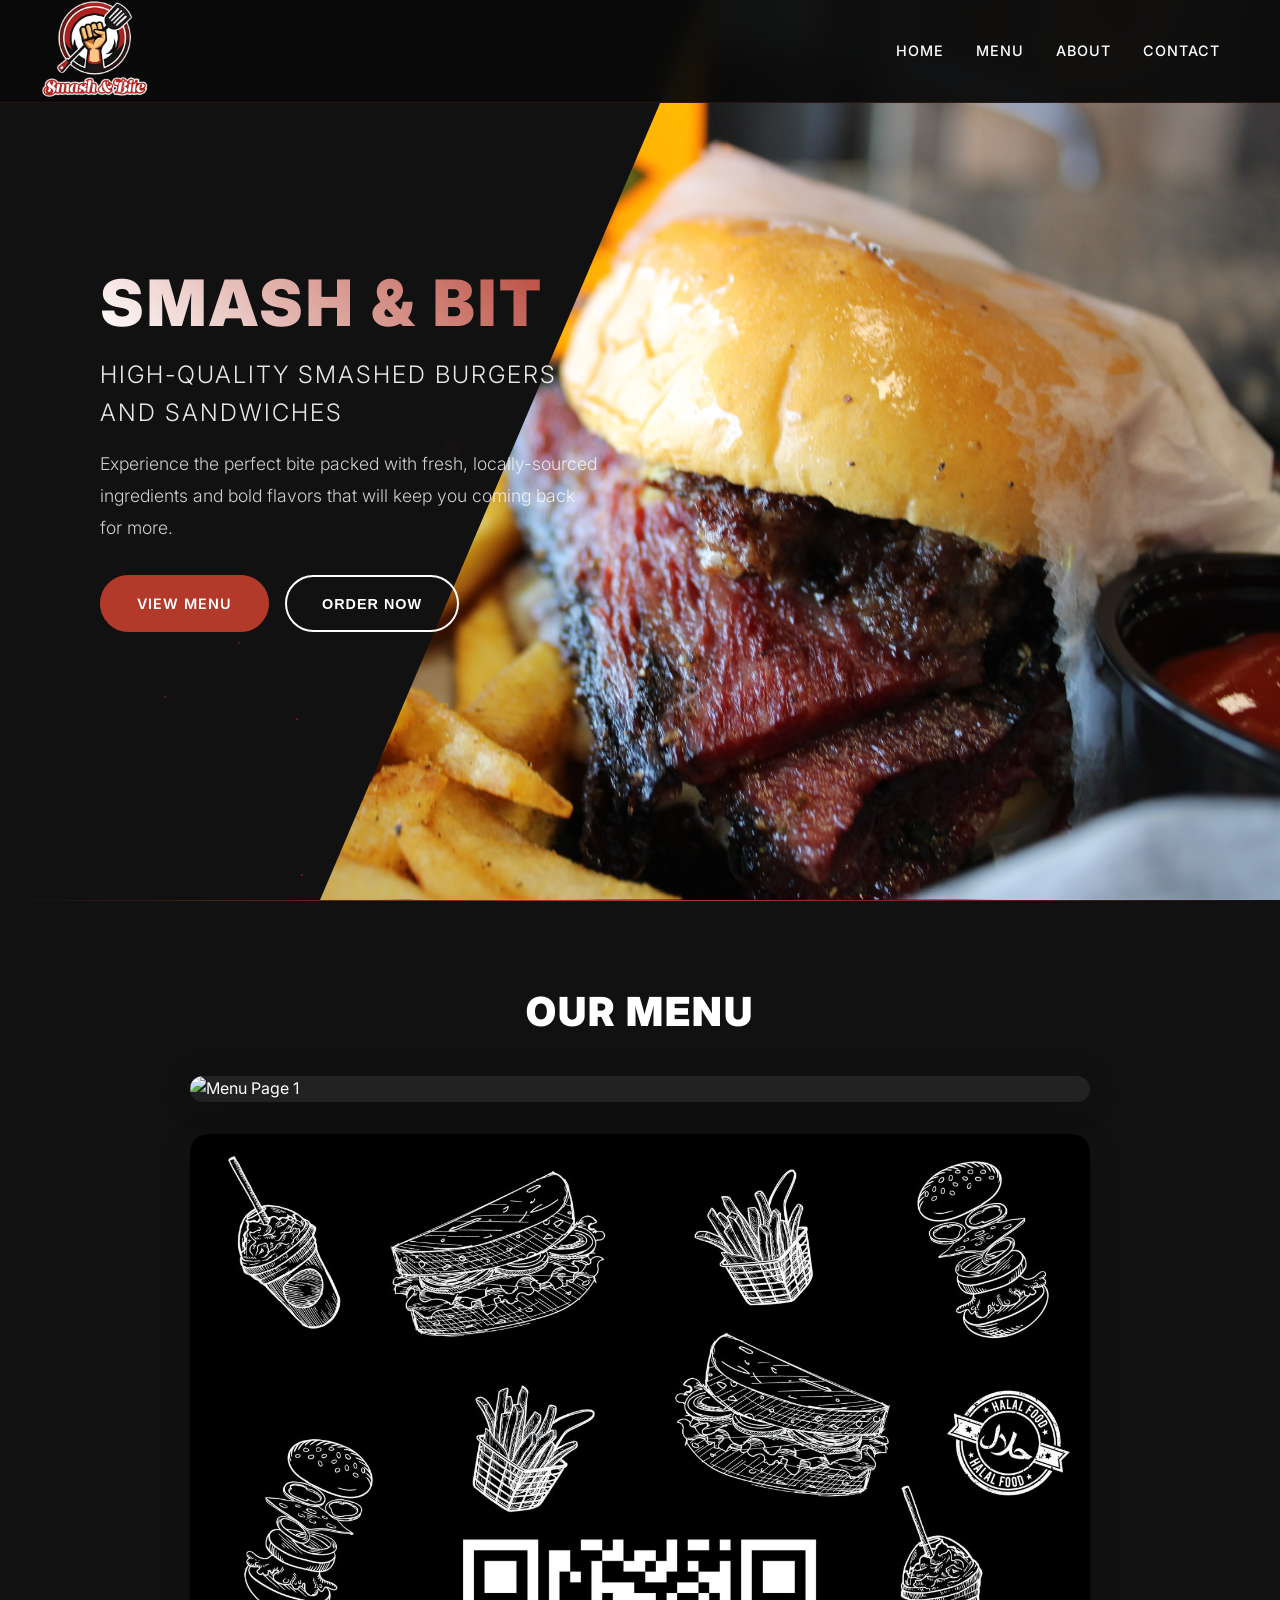
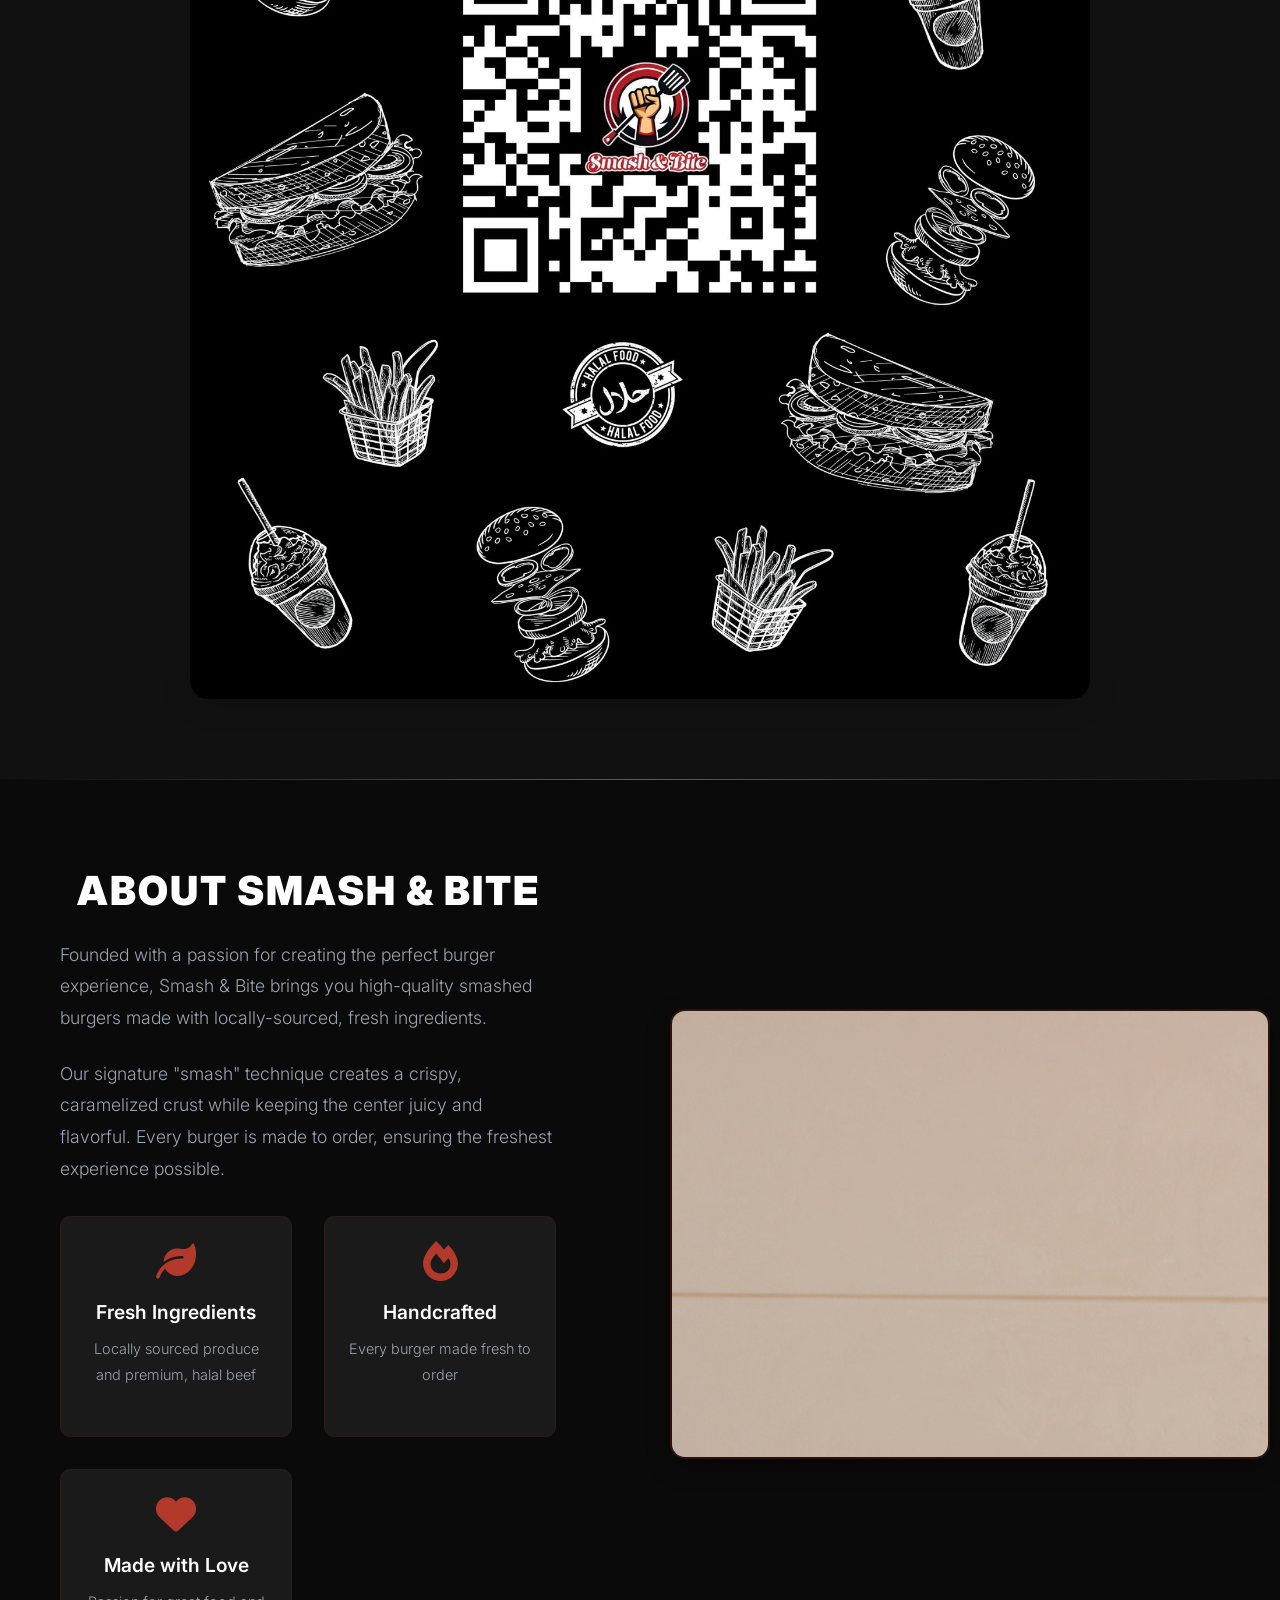
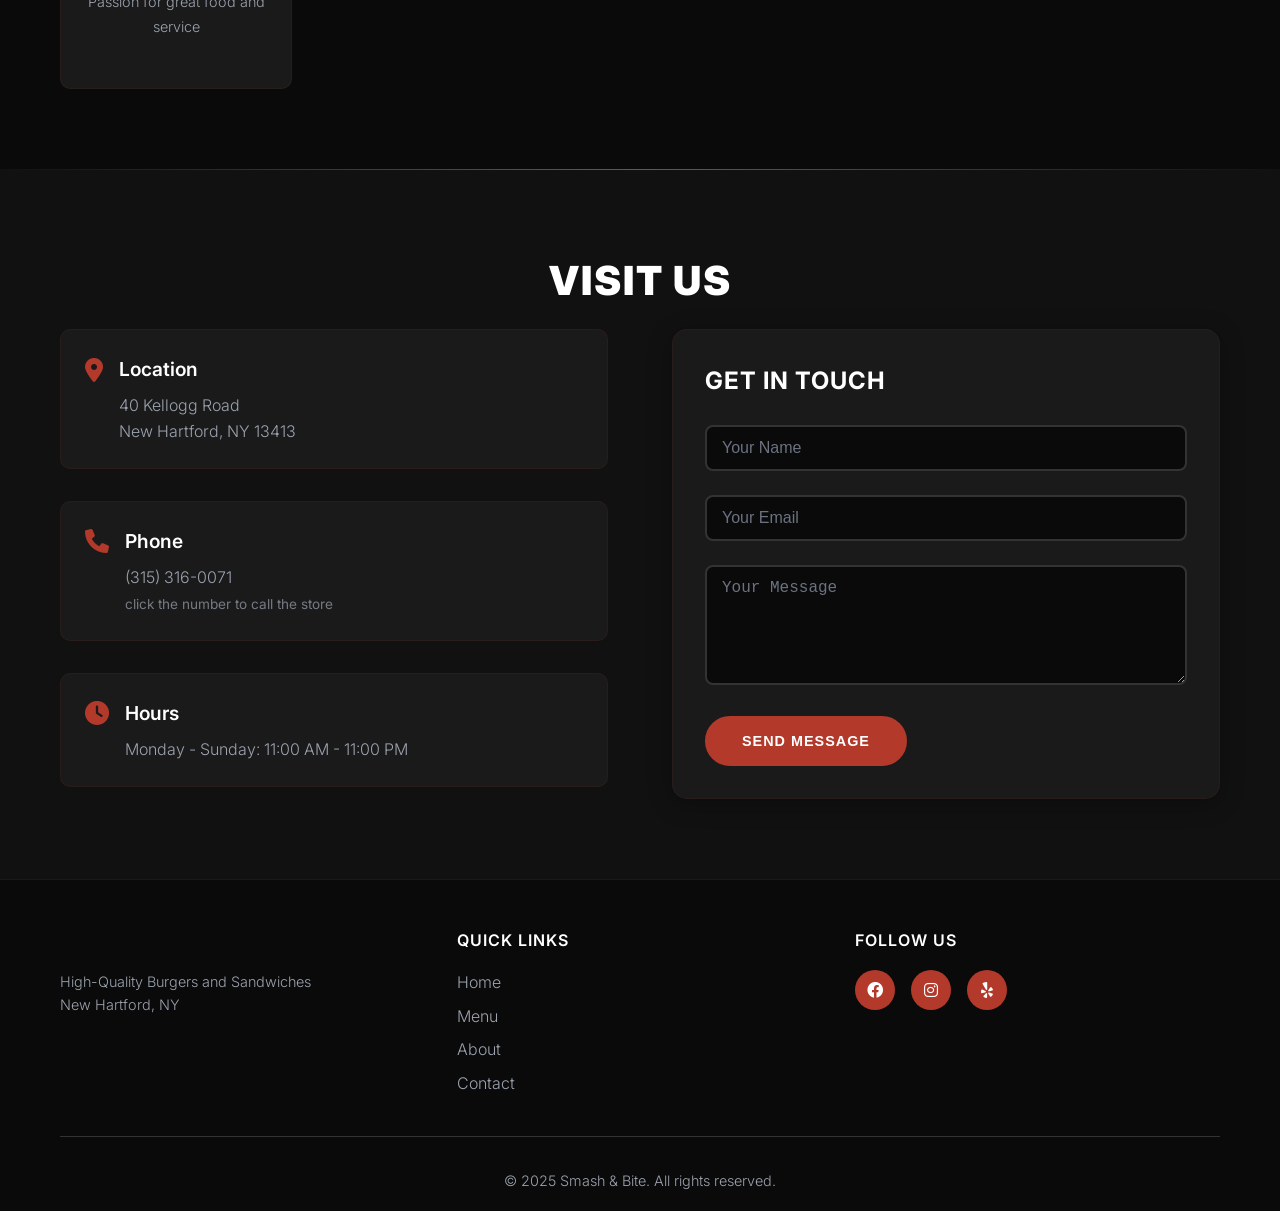
==== commit f8cd4ab1: "Update index.html" ====
--- a/index.html
+++ b/index.html
@@ -273,7 +273,7 @@
         <div class="container">
             <h2 class="section-title">Our Menu</h2>
             <div class="menu-images">
-                <img src="images/menu1.jpg" alt="Menu Page 1" class="menu-img" />
+                <img src="images/Copy of Smash And Bite Menu (Presentation).pdf" alt="Menu Page 1" class="menu-img" />
                 <img src="images/menu2.jpg" alt="Menu Page 2" class="menu-img" />
             </div>
         </div>
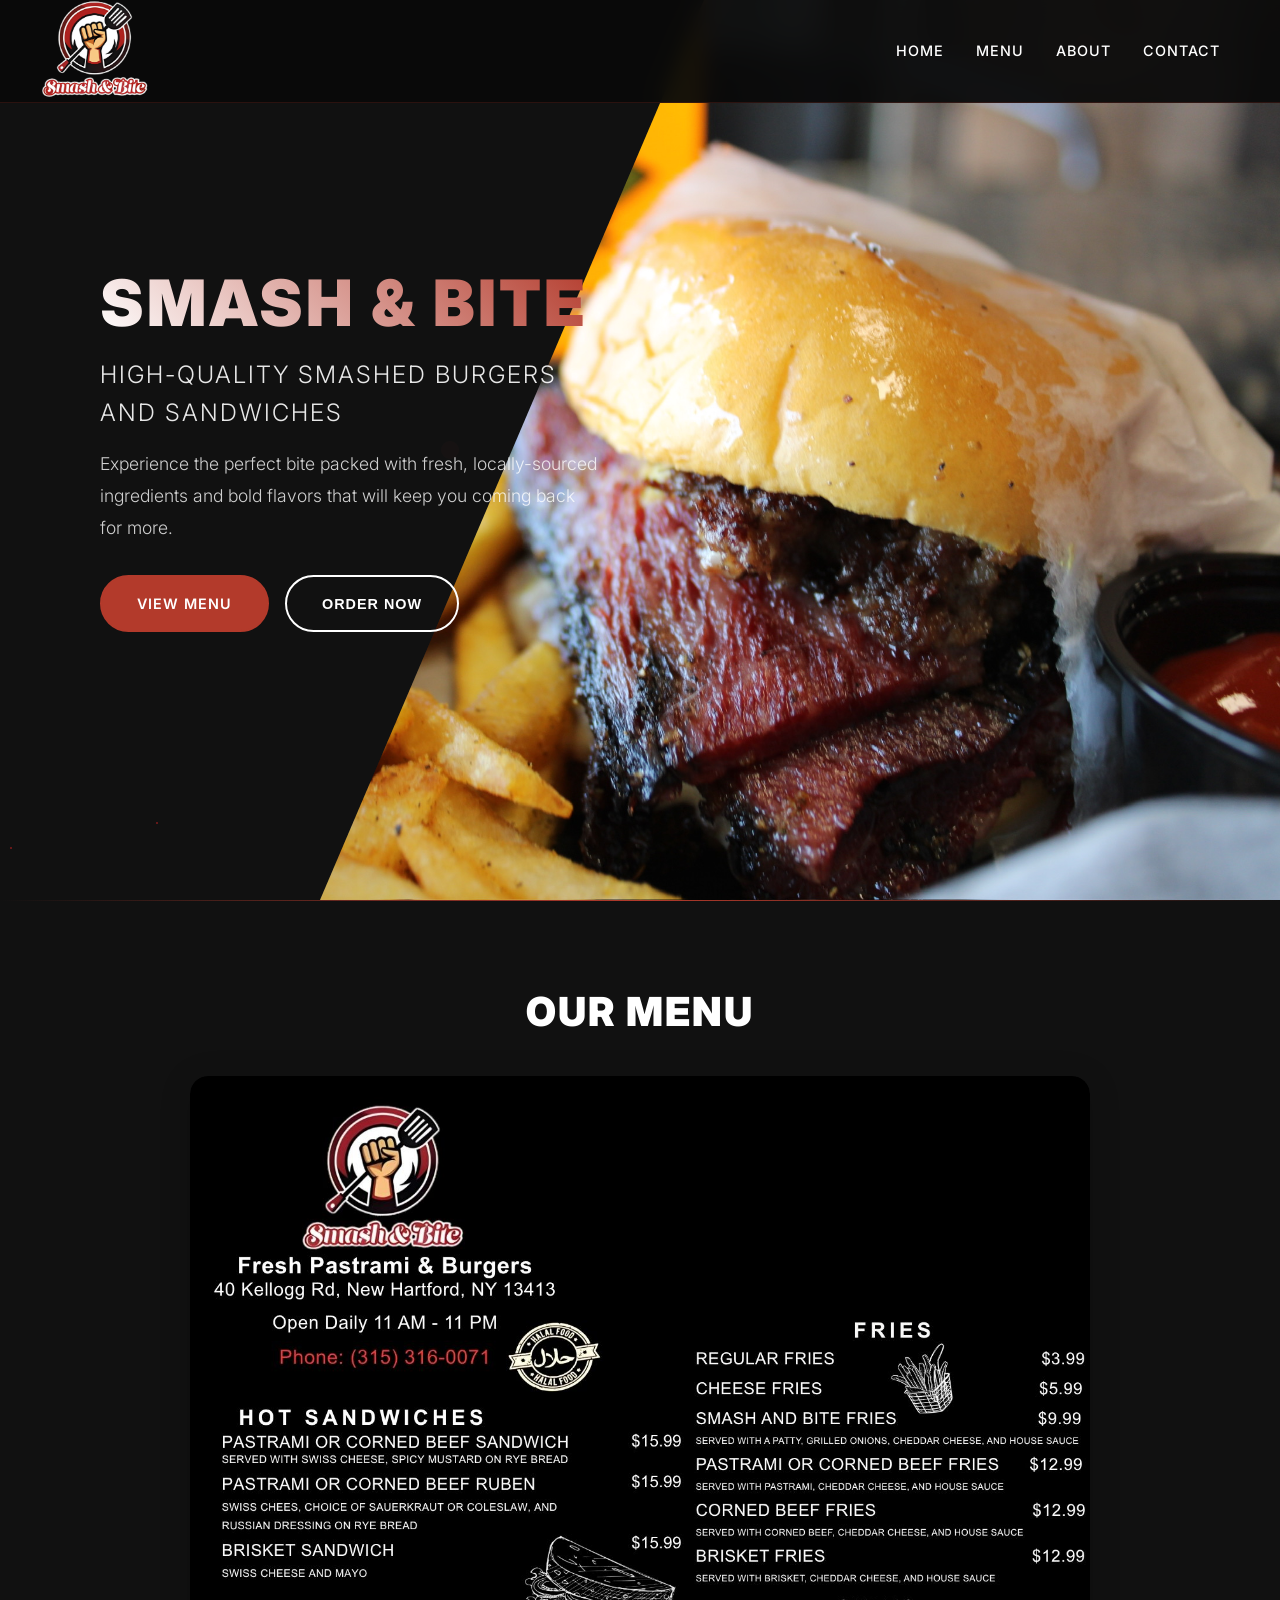
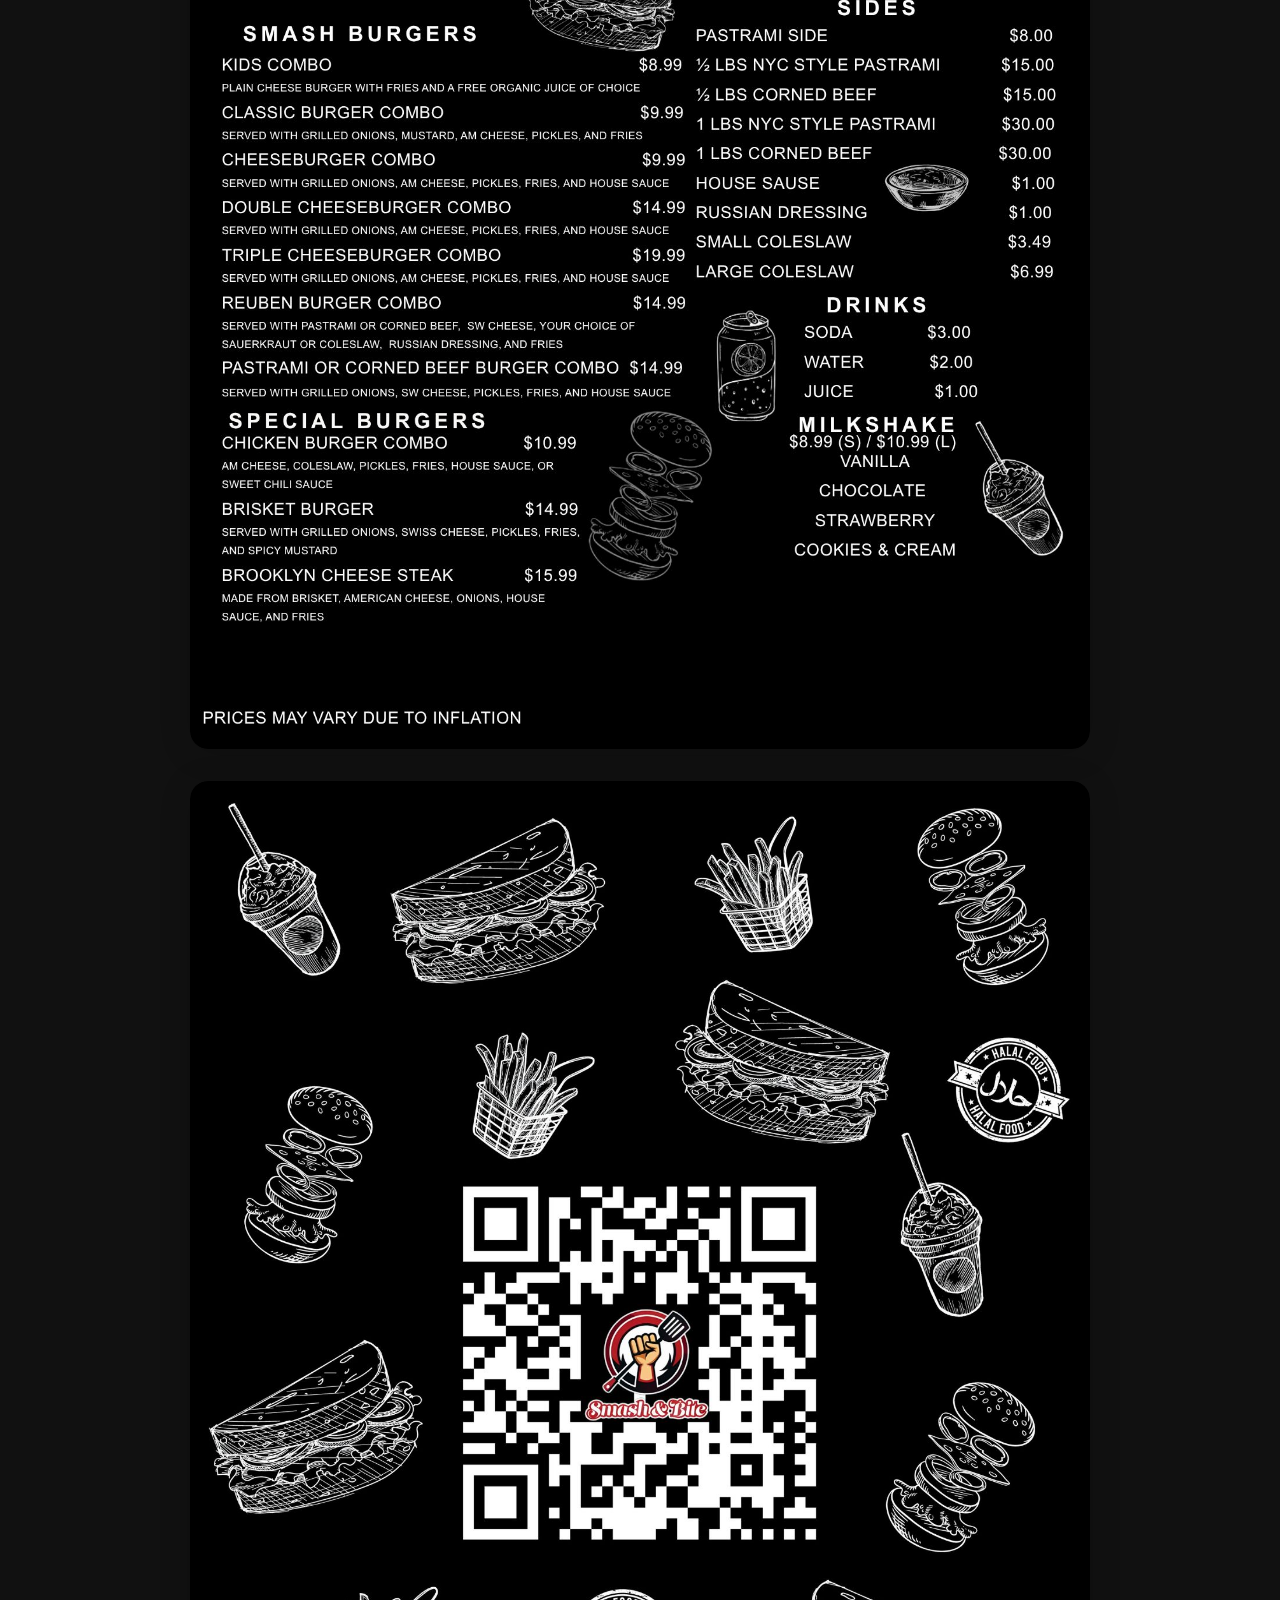
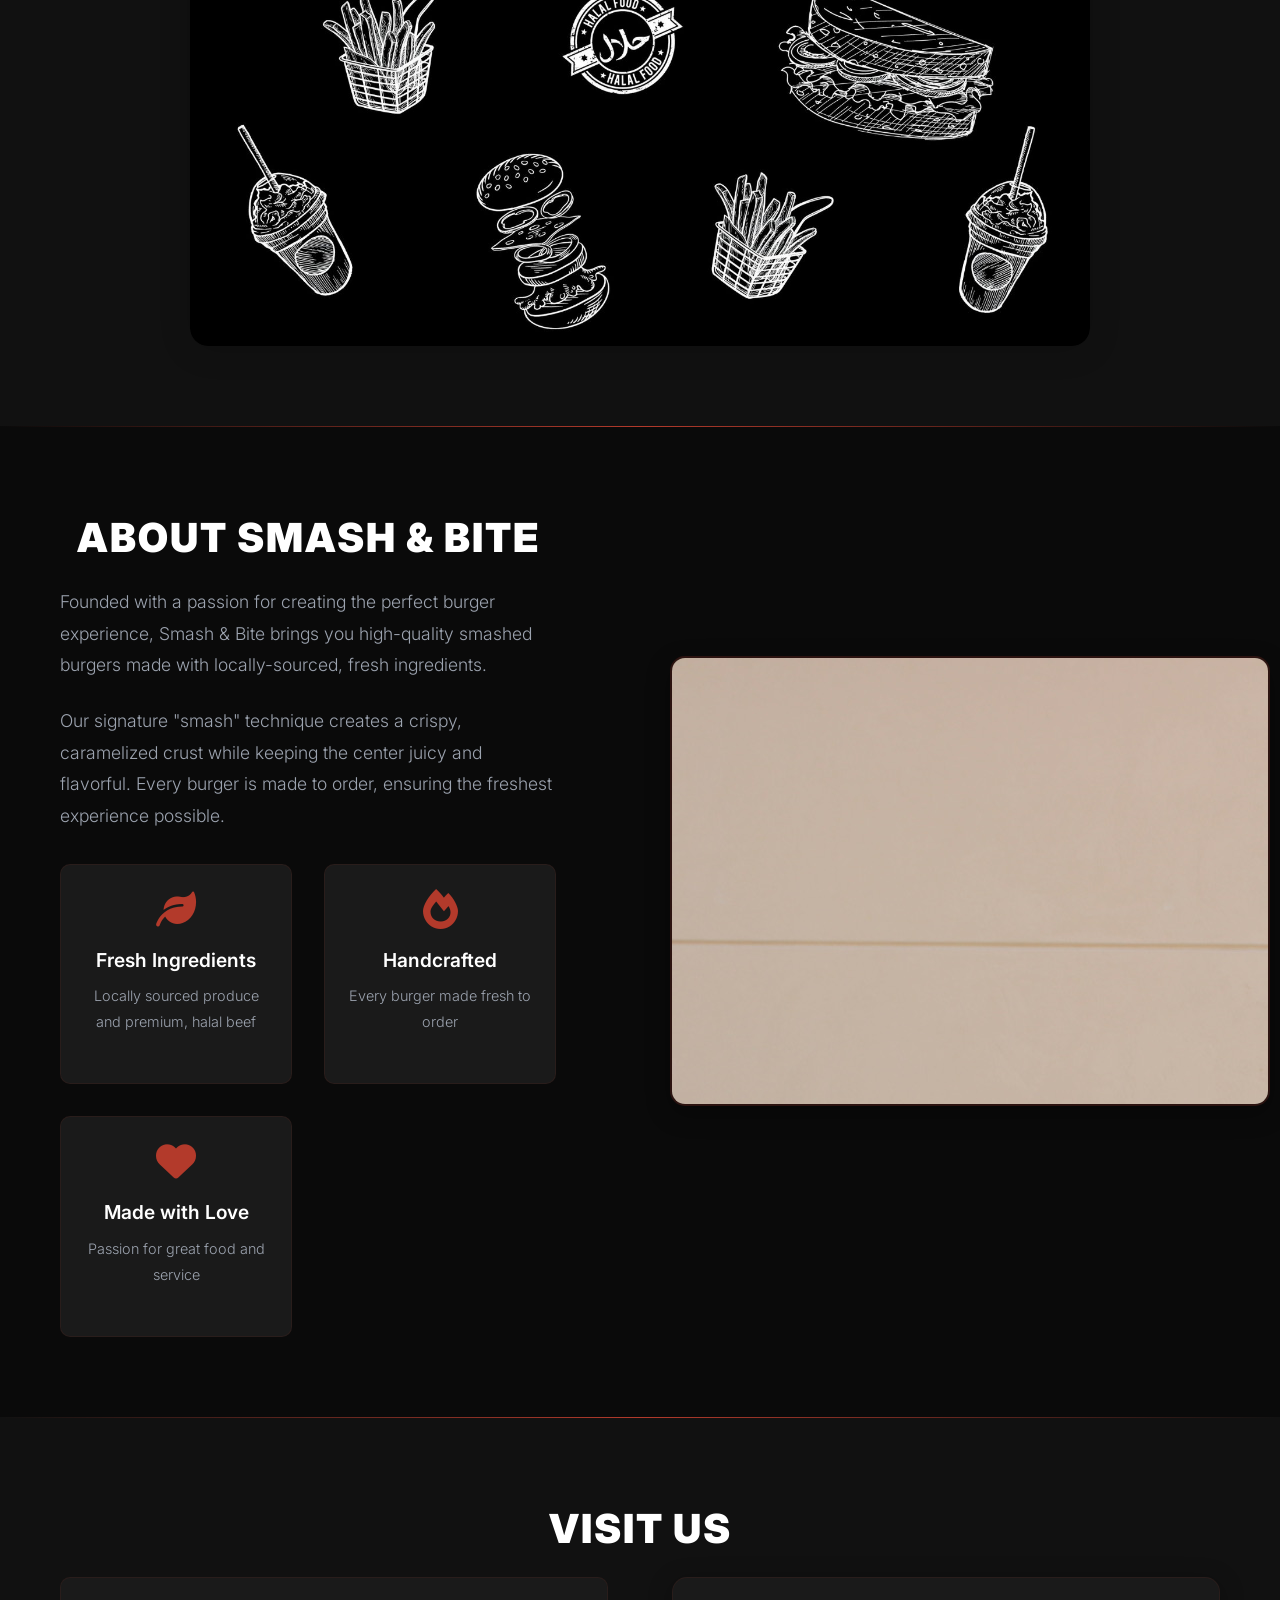
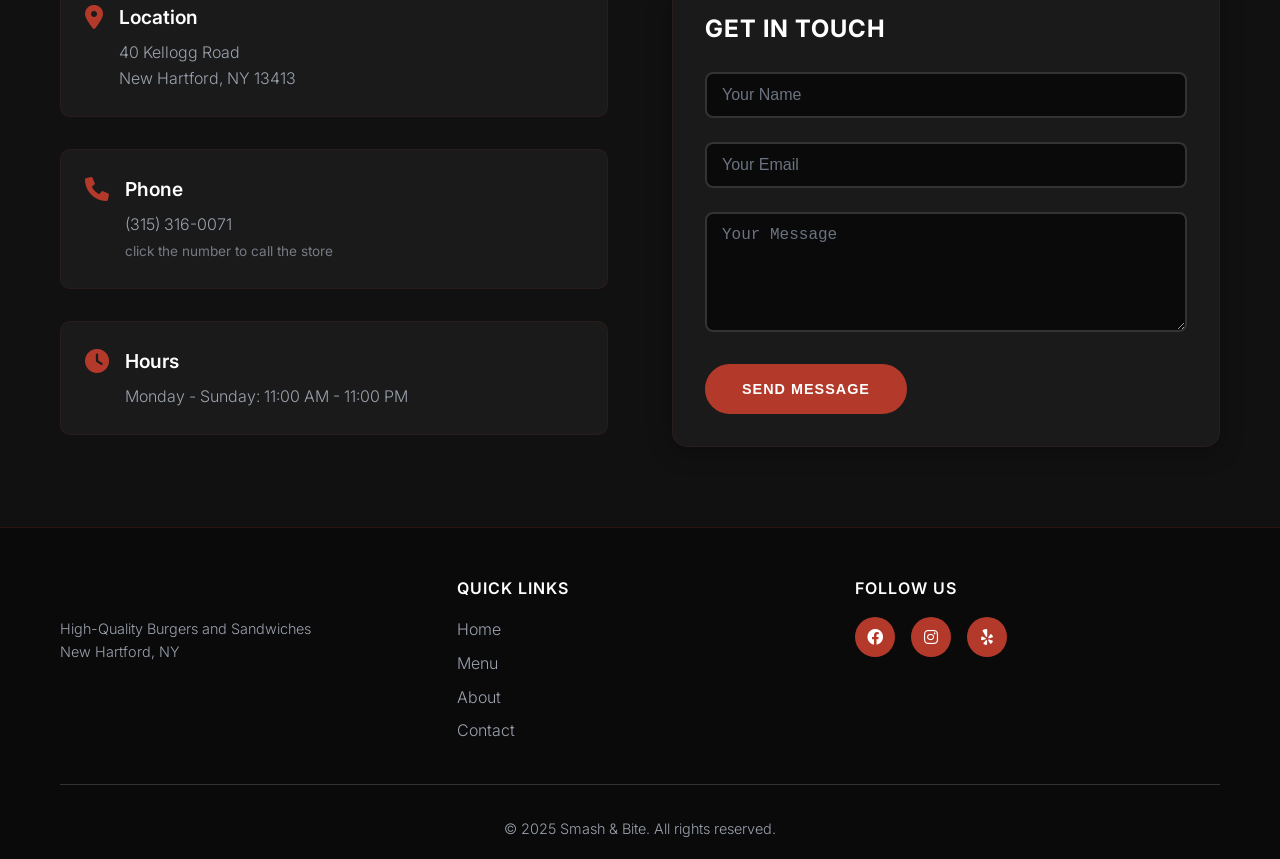
==== commit 8424aab4: "Update index.html" ====
--- a/index.html
+++ b/index.html
@@ -273,7 +273,7 @@
         <div class="container">
             <h2 class="section-title">Our Menu</h2>
             <div class="menu-images">
-                <img src="images/Copy of Smash And Bite Menu (Presentation).pdf" alt="Menu Page 1" class="menu-img" />
+                <img src="images/Menu2.jpg" alt="Menu Page 1" class="menu-img" />
                 <img src="images/menu2.jpg" alt="Menu Page 2" class="menu-img" />
             </div>
         </div>
